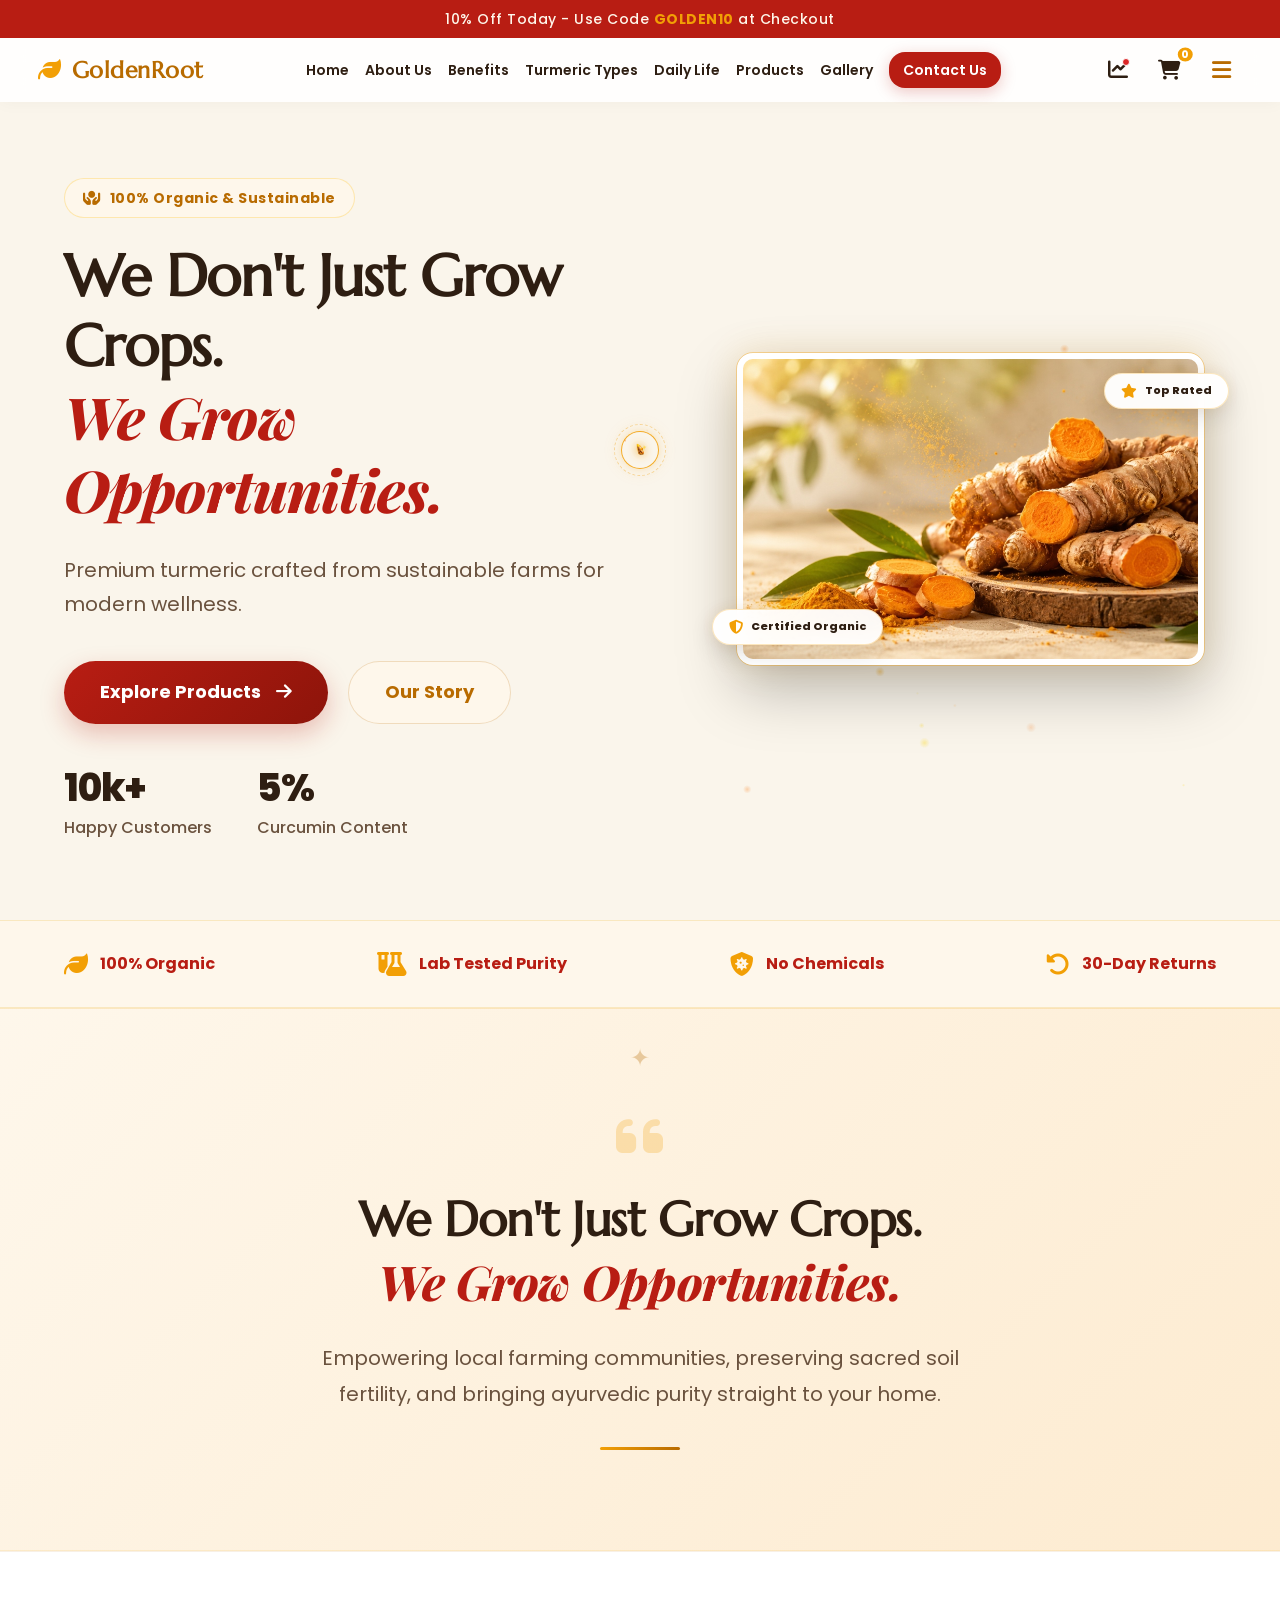
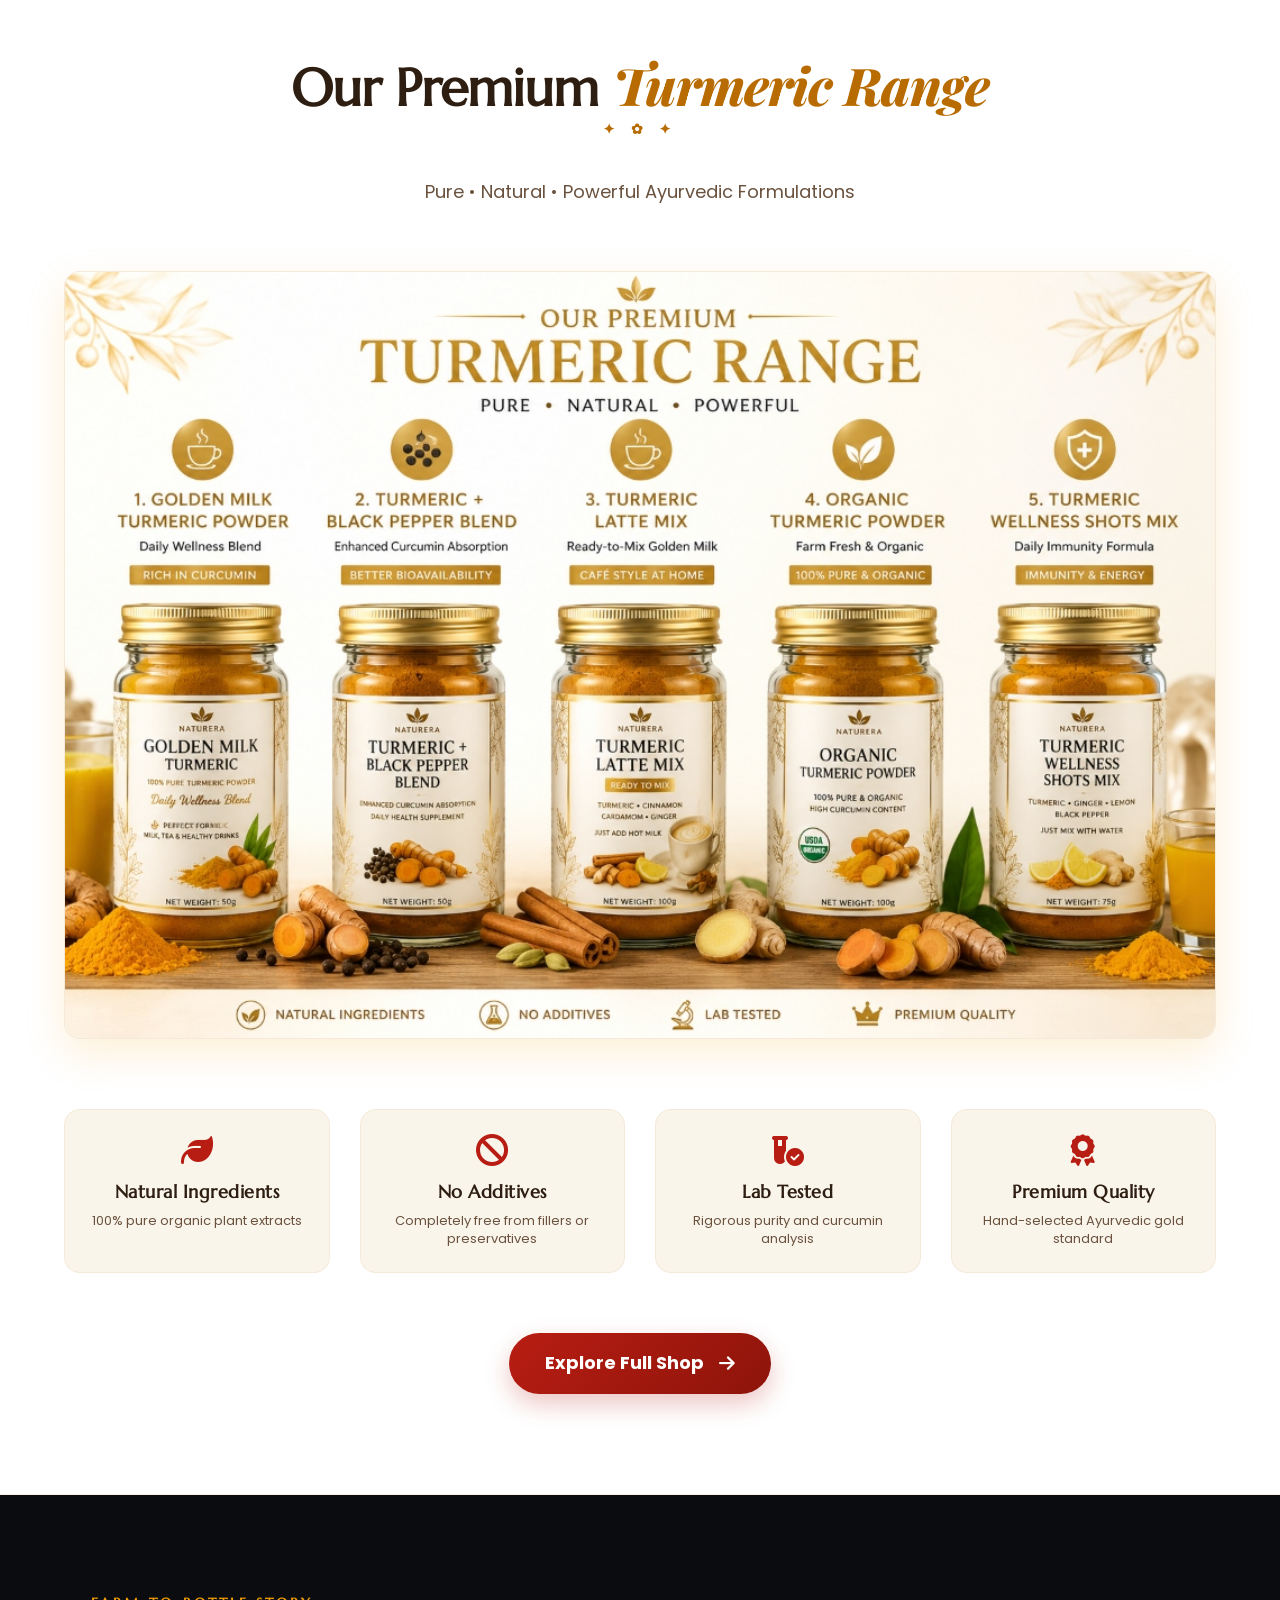
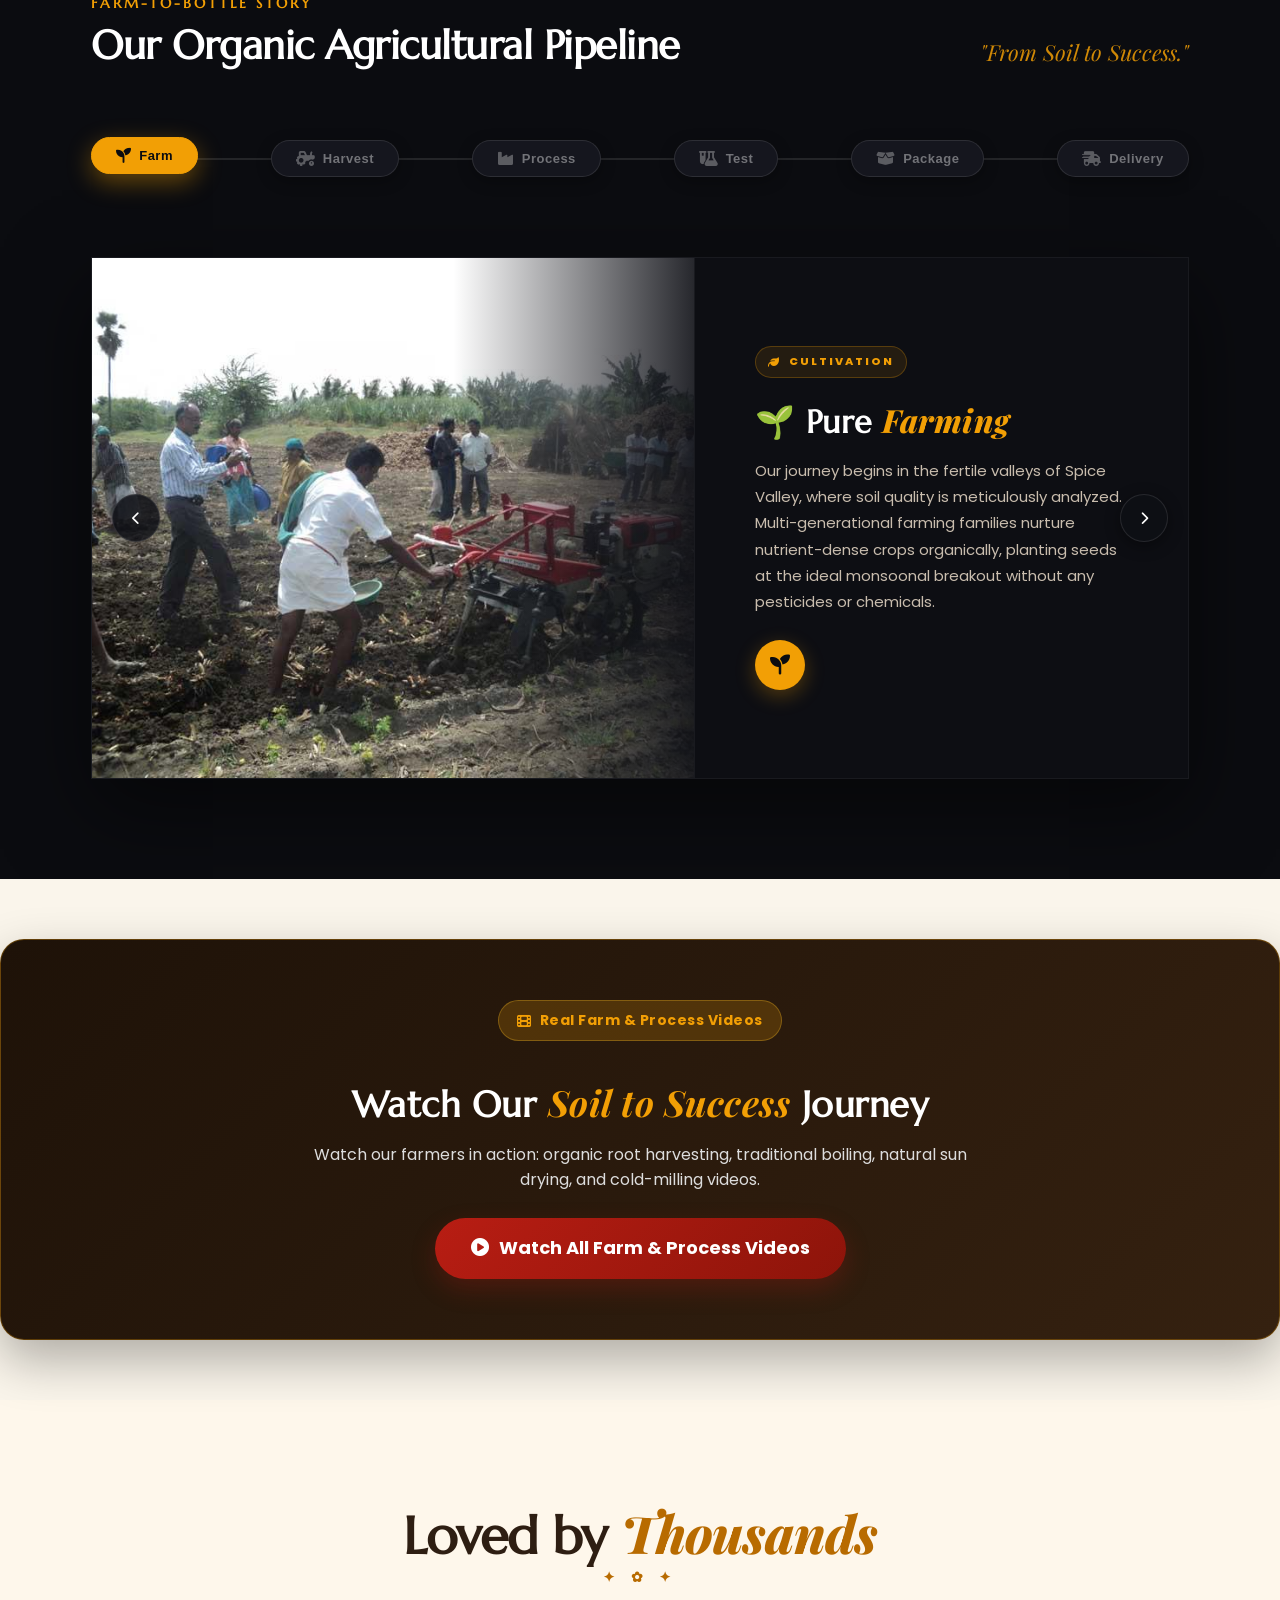
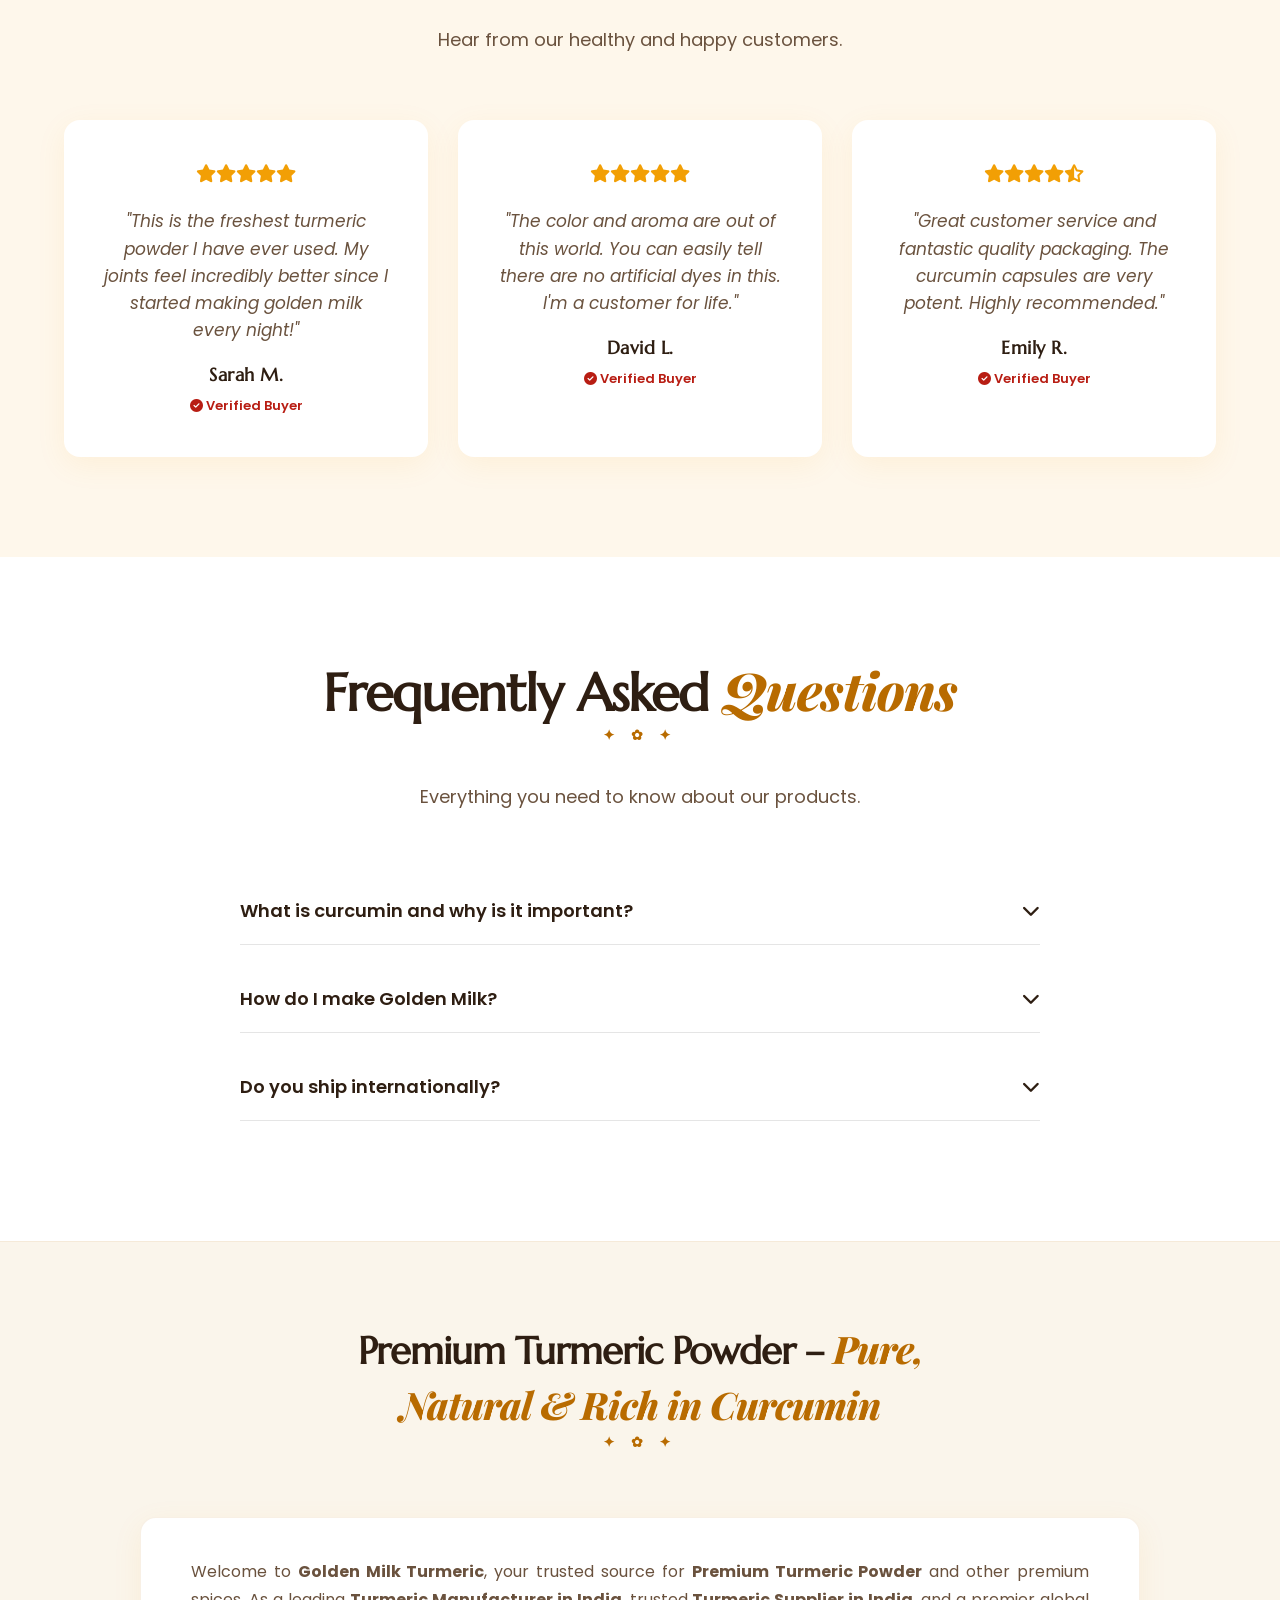
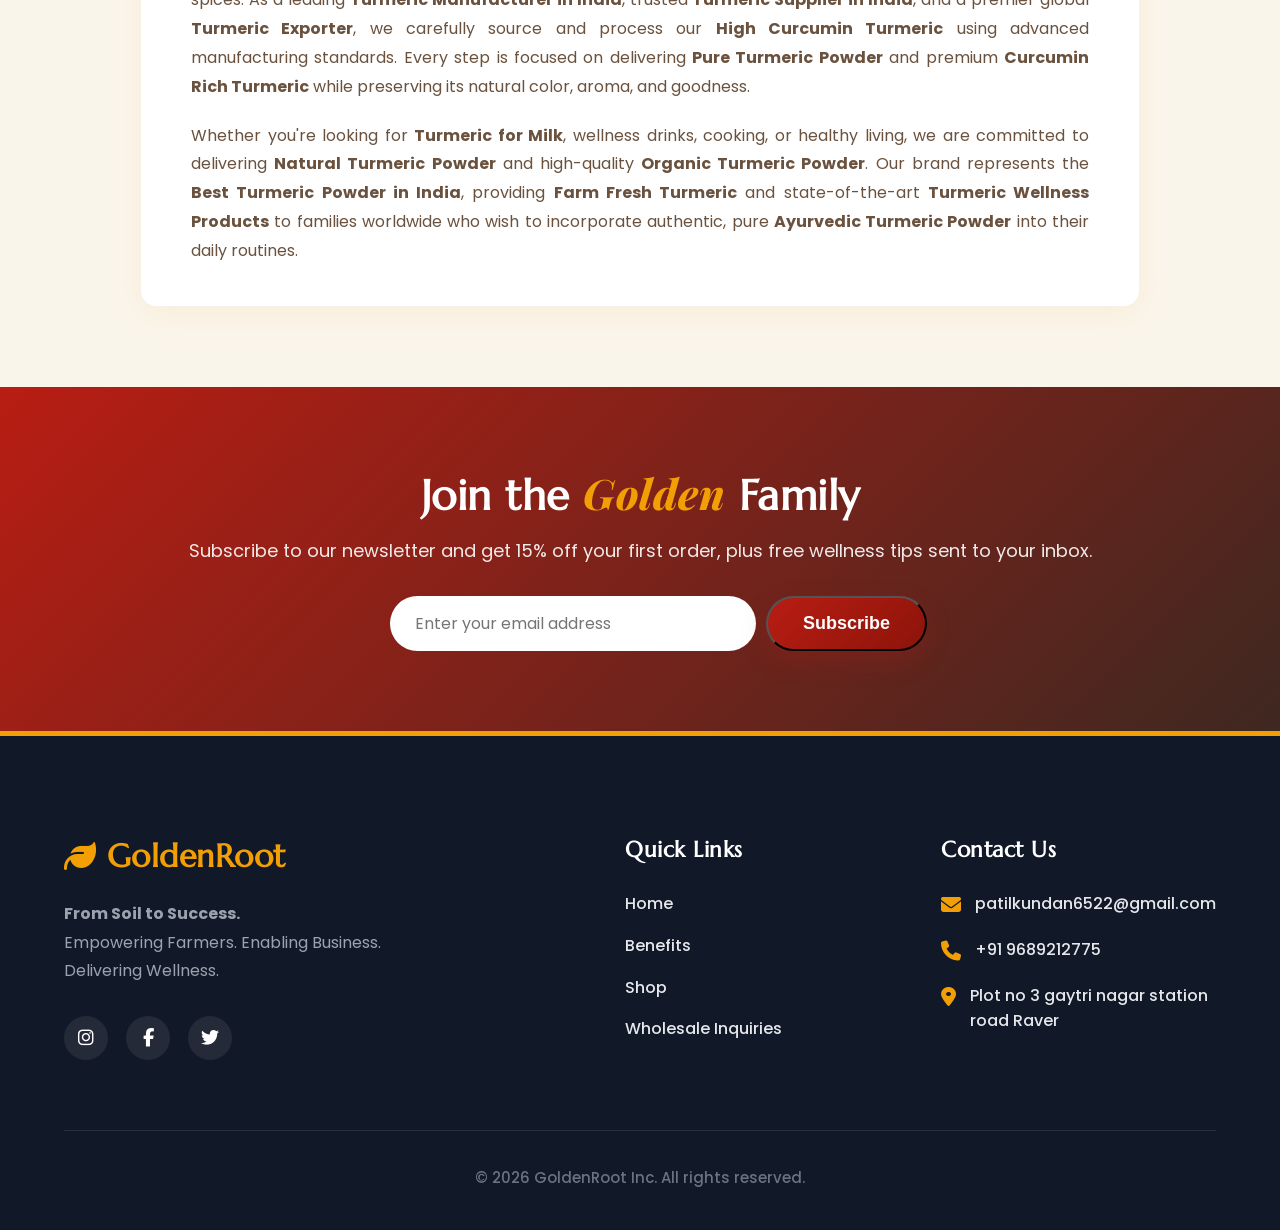
==== index.html @ b6d31bbc "first commit" ====
<!DOCTYPE html>
<html lang="en">

<head>
  <meta charset="UTF-8">
  <meta name="viewport" content="width=device-width, initial-scale=1.0">
  <title>Golden Root | Premium Organic Turmeric</title>
  <meta name="description"
    content="Discover GoldenRoot, the best organic turmeric powder in India. Curcumin-rich, farm-fresh turmeric wellness products, hygienically processed. Pure, natural Ayurvedic turmeric powder exporter, manufacturer, and supplier.">
  <meta name="keywords"
    content="Premium Turmeric Powder, Pure Turmeric Powder, Golden Milk Turmeric, Organic Turmeric Powder, High Curcumin Turmeric, Turmeric for Milk, Natural Turmeric Powder, Best Turmeric Powder in India, Turmeric Wellness Products, Ayurvedic Turmeric Powder, Farm Fresh Turmeric, Turmeric Manufacturer in India, Turmeric Supplier in India, Turmeric Exporter, Curcumin Rich Turmeric">
  <link rel="stylesheet" href="style.css?v=2">
  <link
    href="https://fonts.googleapis.com/css2?family=Poppins:wght@300;400;500;600;700;800&family=Playfair+Display:ital,wght@0,600;1,600&display=swap"
    rel="stylesheet">
  <link rel="stylesheet" href="https://cdnjs.cloudflare.com/ajax/libs/font-awesome/6.4.0/css/all.min.css">
</head>

<body>
  <!-- Top Announcement Bar -->
  <div class="top-announcement">
    <p>10% Off Today - Use Code <strong>GOLDEN10</strong> at Checkout</p>
  </div>

  <!-- Navigation -->
  <nav class="navbar">
    <div class="nav-container">
      <div class="logo">
        <i class="fa-solid fa-leaf"></i> GoldenRoot
      </div>
      <div class="nav-links-wrapper">
        <ul class="nav-links">
          <li><a href="index.html">Home</a></li>
          <li><a href="about.html">About Us</a></li>
          <li><a href="benefits.html">Benefits</a></li>
          <li><a href="types.html">Turmeric Types</a></li>
          <li><a href="dailylife.html">Daily Life</a></li>
          <li><a href="products.html">Products</a></li>
          <li><a href="gallery.html">Gallery</a></li>
          <li><a href="#contact" class="btn-nav">Contact Us</a></li>
        </ul>
      </div>
      <div class="nav-icons">
        <a href="types.html#live-market-section" class="market-nav-icon" title="Check Live Turmeric Market Rates">
          <i class="fa-solid fa-chart-line"></i>
          <span class="live-pulse-dot"></span>
        </a>
        <div class="cart-icon-wrapper" onclick="toggleCart()">
          <i class="fa-solid fa-cart-shopping"></i>
          <span class="cart-badge" id="nav-cart-badge">0</span>
        </div>
        <div class="hamburger">
          <i class="fa-solid fa-bars"></i>
        </div>
      </div>
    </div>
  </nav>

  <!-- Hero Section -->
  <header id="home" class="hero">
    <div class="hero-content">
      <div class="badge"><i class="fa-solid fa-hands-holding-circle"></i> 100% Organic & Sustainable</div>
      <h1>We Don't Just Grow Crops.<br><span>We Grow Opportunities.</span></h1>
      <p>Premium turmeric crafted from sustainable farms for modern wellness.</p>
      <div class="hero-btns">
        <a href="#products" class="btn btn-primary">Explore Products <i class="fa-solid fa-arrow-right"
            style="margin-left: 5px;"></i></a>
        <a href="about.html" class="btn btn-secondary">Our Story</a>
      </div>
      <div class="stats">
        <div class="stat"><span class="highlight">10k+</span> Happy Customers</div>
        <div class="stat"><span class="highlight">5%</span> Curcumin Content</div>
      </div>
    </div>
    <div class="hero-image">
      <!-- Ambient background particle canvas -->
      <canvas class="hero-bg-canvas" id="hero-particles"></canvas>
      <div class="image-wrapper">
        <img src="assets/hero_turmeric_realistic.jpg" alt="Premium GoldenRoot Turmeric Mockup">
        <div class="floating-badge top-right"><i class="fa-solid fa-star"></i> Top Rated</div>
        <div class="floating-badge bottom-left"><i class="fa-solid fa-shield-halved"></i> Certified Organic</div>
      </div>
    </div>
  </header>

  <!-- Trust Badges Section -->
  <section class="trust-badges">
    <div class="trust-container">
      <div class="trust-item"><i class="fa-solid fa-leaf"></i><span>100% Organic</span></div>
      <div class="trust-item"><i class="fa-solid fa-flask-vial"></i><span>Lab Tested Purity</span></div>
      <div class="trust-item"><i class="fa-solid fa-shield-virus"></i><span>No Chemicals</span></div>
      <div class="trust-item"><i class="fa-solid fa-rotate-left"></i><span>30-Day Returns</span></div>
    </div>
  </section>

  <!-- Slogan Banner Section -->
  <section class="slogan-banner">
    <div class="slogan-container">
      <i class="fa-solid fa-quote-left quote-icon"></i>
      <h2>We Don't Just Grow Crops.<br><span>We Grow Opportunities.</span></h2>
      <p>Empowering local farming communities, preserving sacred soil fertility, and bringing ayurvedic purity straight
        to your home.</p>
      <div class="slogan-line"></div>
    </div>
  </section>

  <!-- Premium Turmeric Range Showcase Section -->
  <section id="range-showcase" class="range-showcase">
    <div class="section-title">
      <h2>Our Premium <span>Turmeric Range</span></h2>
      <p>Pure • Natural • Powerful Ayurvedic Formulations</p>
    </div>
    <div class="range-container">
      <div class="range-infographic-wrapper">
        <img src="assets/turmeric_range_infographic.jpg"
          alt="Our Premium Turmeric Range - Golden Milk, Black Pepper Blend, Latte Mix, Organic Powder, Wellness Shots Mix">
      </div>
      <div class="range-benefits-strip">
        <div class="range-benefit-item">
          <i class="fa-solid fa-leaf"></i>
          <h4>Natural Ingredients</h4>
          <p>100% pure organic plant extracts</p>
        </div>
        <div class="range-benefit-item">
          <i class="fa-solid fa-ban"></i>
          <h4>No Additives</h4>
          <p>Completely free from fillers or preservatives</p>
        </div>
        <div class="range-benefit-item">
          <i class="fa-solid fa-vial-circle-check"></i>
          <h4>Lab Tested</h4>
          <p>Rigorous purity and curcumin analysis</p>
        </div>
        <div class="range-benefit-item">
          <i class="fa-solid fa-award"></i>
          <h4>Premium Quality</h4>
          <p>Hand-selected Ayurvedic gold standard</p>
        </div>
      </div>
      <div class="range-cta">
        <a href="products.html" class="btn btn-primary">Explore Full Shop <i class="fa-solid fa-arrow-right"
            style="margin-left: 5px;"></i></a>
      </div>
    </div>
  </section>

  <!-- Farm-to-Bottle Story Section (Compact Interactive Dashboard Slider) -->
  <section class="journey-compact-section" id="farm-to-bottle">
    <div class="journey-container">

      <!-- Section Header -->
      <div class="journey-header">
        <div class="journey-title-wrap">
          <h4>Farm-to-Bottle Story</h4>
          <h2>Our Organic Agricultural Pipeline</h2>
        </div>
        <div class="journey-motto">
          "From Soil to Success."
        </div>
      </div>

      <!-- Glowing Stepping Timeline Stepper (Top Navigation Bar) -->
      <div class="journey-stepper-container">
        <div class="journey-stepper-track">
          <div class="journey-stepper-progress" id="journey-stepper-progress"></div>
        </div>
        <div class="journey-stepper-nodes">
          <button class="stepper-node active" data-step="0"><i
              class="fa-solid fa-seedling"></i><span>Farm</span></button>
          <button class="stepper-node" data-step="1"><i class="fa-solid fa-tractor"></i><span>Harvest</span></button>
          <button class="stepper-node" data-step="2"><i class="fa-solid fa-industry"></i><span>Process</span></button>
          <button class="stepper-node" data-step="3"><i class="fa-solid fa-flask-vial"></i><span>Test</span></button>
          <button class="stepper-node" data-step="4"><i class="fa-solid fa-box-open"></i><span>Package</span></button>
          <button class="stepper-node" data-step="5"><i
              class="fa-solid fa-truck-fast"></i><span>Delivery</span></button>
        </div>
      </div>

      <!-- Main Slider Area -->
      <div class="journey-slider-viewport">
        <!-- Floating Navigation Chevrons -->
        <button class="journey-arrow-btn prev-btn" id="journey-prev" aria-label="Previous step">
          <i class="fa-solid fa-chevron-left"></i>
        </button>
        <button class="journey-arrow-btn next-btn" id="journey-next" aria-label="Next step">
          <i class="fa-solid fa-chevron-right"></i>
        </button>

        <!-- Slider Track for slides -->
        <div class="journey-slider-track" id="journey-slider-track">

          <!-- Slide 1: 🌱 Farm -->
          <div class="journey-slide active" data-slide="0">
            <div class="journey-media-panel">
              <div class="ken-burns-bg kb-zoom-in">
                <img src="assets/step1_land_prep.png"
                  alt="Fertile soils and land preparation at GoldenRoot organic farms">
              </div>
            </div>
            <div class="journey-text-panel">
              <div class="journey-info-card">
                <span class="stage-badge"><i class="fa-solid fa-leaf"></i> Cultivation</span>
                <h3>🌱 Pure <span>Farming</span></h3>
                <p>Our journey begins in the fertile valleys of Spice Valley, where soil quality is meticulously
                  analyzed. Multi-generational farming families nurture nutrient-dense crops organically, planting seeds
                  at the ideal monsoonal breakout without any pesticides or chemicals.</p>
                <div class="journey-icon-wrap"><i class="fa-solid fa-seedling"></i></div>
              </div>
            </div>
          </div>

          <!-- Slide 2: 🚜 Harvest -->
          <div class="journey-slide" data-slide="1">
            <div class="journey-media-panel">
              <div class="ken-burns-bg kb-pan-left">
                <img src="assets/step4_harvest_roots.jpg" alt="Harvesting mature curcumin-rich turmeric roots">
              </div>
            </div>
            <div class="journey-text-panel">
              <div class="journey-info-card">
                <span class="stage-badge"><i class="fa-solid fa-tractor"></i> Maturity</span>
                <h3>🚜 Meticulous <span>Harvest</span></h3>
                <p>After 7–9 months of organic care, the turmeric rhizomes reach peak curcumin concentration (5-6%+).
                  Roots are harvested carefully by hand to preserve the delicate essential oils and sorted instantly to
                  select only the gold-grade specimens.</p>
                <div class="journey-icon-wrap"><i class="fa-solid fa-hands-holding"></i></div>
              </div>
            </div>
          </div>

          <!-- Slide 3: 🏭 Processing -->
          <div class="journey-slide" data-slide="2">
            <div class="journey-media-panel">
              <div class="ken-burns-bg kb-pan-right">
                <img src="assets/step7_drying_slices.jpg" alt="Traditional boiling curing and sun drying slices">
              </div>
            </div>
            <div class="journey-text-panel">
              <div class="journey-info-card">
                <span class="stage-badge"><i class="fa-solid fa-industry"></i> Processing</span>
                <h3>🏭 Cold <span>Curing & Milling</span></h3>
                <p>Cleaned specimens are boiled in a hygienic, controlled environment to cure the color, then spread
                  across clean sun-drying yards. The fully dried turmeric fingers are polished and slow-milled under low
                  temperatures to preserve natural curcumin structure.</p>
                <div class="journey-icon-wrap"><i class="fa-solid fa-gears"></i></div>
              </div>
            </div>
          </div>

          <!-- Slide 4: 🔬 Testing -->
          <div class="journey-slide" data-slide="3">
            <div class="journey-media-panel">
              <div class="ken-burns-bg kb-zoom-in">
                <img src="assets/step10_test_petri.png" alt="Laboratory testing for curcumin percentage and purity">
              </div>
            </div>
            <div class="journey-text-panel">
              <div class="journey-info-card">
                <span class="stage-badge"><i class="fa-solid fa-flask-vial"></i> Quality Control</span>
                <h3>🔬 Rigorous <span>Lab Testing</span></h3>
                <p>Every single batch is analyzed inside state-of-the-art laboratories. Auditors run strict tests
                  checking for absolute purity, active essential oils, moisture control, and verifying high curcumin
                  composition (up to 6%), certifying no chemical additives.</p>
                <div class="journey-icon-wrap"><i class="fa-solid fa-vial-circle-check"></i></div>
              </div>
            </div>
          </div>

          <!-- Slide 5: 📦 Packaging -->
          <div class="journey-slide" data-slide="4">
            <div class="journey-media-panel">
              <div class="ken-burns-bg kb-zoom-out">
                <img src="assets/step11_packaging.png" alt="Kraft pouch standing packaging of organic turmeric powder">
              </div>
            </div>
            <div class="journey-text-panel">
              <div class="journey-info-card">
                <span class="stage-badge"><i class="fa-solid fa-box-open"></i> Hygiene</span>
                <h3>📦 Premium <span>Packaging</span></h3>
                <p>Once approved, the powder is packed in eco-friendly, food-grade Kraft stand-up pouches. The airtight
                  seal preserves color, freshness, and vital antioxidants, locking the active nutrients inside until it
                  reaches your kitchen.</p>
                <div class="journey-icon-wrap"><i class="fa-solid fa-box-archive"></i></div>
              </div>
            </div>
          </div>

          <!-- Slide 6: 🚚 Delivery -->
          <div class="journey-slide" data-slide="5">
            <div class="journey-media-panel">
              <div class="ken-burns-bg kb-pan-left">
                <img src="assets/premium_golden_milk.jpg"
                  alt="Global logistics shipping premium turmeric straight to homes">
              </div>
            </div>
            <div class="journey-text-panel">
              <div class="journey-info-card">
                <span class="stage-badge"><i class="fa-solid fa-truck-fast"></i> Logistics</span>
                <h3>🚚 Global <span>Wellness Delivery</span></h3>
                <p>From local farms to your home, our efficient distribution network ships fresh, curcumin-rich organic
                  turmeric straight to your doorstep globally. Pure Ayurvedic wellness is served directly to you, from
                  soil to success!</p>
                <div class="journey-icon-wrap"><i class="fa-solid fa-truck-ramp-box"></i></div>
              </div>
            </div>
          </div>

        </div>

      </div>

    </div>
  </section>

  <!-- Video Showcase Callout Section -->
  <section class="video-callout-banner">
    <div class="video-callout-container">
      <span class="badge" style="background: rgba(242, 159, 5, 0.2); color: var(--primary);"><i class="fa-solid fa-film"></i> Real Farm & Process Videos</span>
      <h2>Watch Our <span>Soil to Success</span> Journey</h2>
      <p>Watch our farmers in action: organic root harvesting, traditional boiling, natural sun drying, and cold-milling videos.</p>
      <a href="gallery.html" class="btn btn-primary"><i class="fa-solid fa-circle-play"></i> Watch All Farm & Process Videos</a>
    </div>
  </section>

  <!-- Testimonials Section -->
  <section id="testimonials" class="testimonials">
    <div class="section-title">
      <h2>Loved by <span>Thousands</span></h2>
      <p>Hear from our healthy and happy customers.</p>
    </div>
    <div class="testimonials-grid">
      <div class="testimonial-card">
        <div class="stars"><i class="fa-solid fa-star"></i><i class="fa-solid fa-star"></i><i
            class="fa-solid fa-star"></i><i class="fa-solid fa-star"></i><i class="fa-solid fa-star"></i></div>
        <p>"This is the freshest turmeric powder I have ever used. My joints feel incredibly better since I started
          making golden milk every night!"</p>
        <h4>Sarah M.</h4>
        <span class="verified"><i class="fa-solid fa-circle-check"></i> Verified Buyer</span>
      </div>
      <div class="testimonial-card">
        <div class="stars"><i class="fa-solid fa-star"></i><i class="fa-solid fa-star"></i><i
            class="fa-solid fa-star"></i><i class="fa-solid fa-star"></i><i class="fa-solid fa-star"></i></div>
        <p>"The color and aroma are out of this world. You can easily tell there are no artificial dyes in this. I'm a
          customer for life."</p>
        <h4>David L.</h4>
        <span class="verified"><i class="fa-solid fa-circle-check"></i> Verified Buyer</span>
      </div>
      <div class="testimonial-card">
        <div class="stars"><i class="fa-solid fa-star"></i><i class="fa-solid fa-star"></i><i
            class="fa-solid fa-star"></i><i class="fa-solid fa-star"></i><i class="fa-solid fa-star-half-stroke"></i>
        </div>
        <p>"Great customer service and fantastic quality packaging. The curcumin capsules are very potent. Highly
          recommended."</p>
        <h4>Emily R.</h4>
        <span class="verified"><i class="fa-solid fa-circle-check"></i> Verified Buyer</span>
      </div>
    </div>
  </section>

  <!-- FAQ Section -->
  <section id="faq" class="faq-section">
    <div class="section-title">
      <h2>Frequently Asked <span>Questions</span></h2>
      <p>Everything you need to know about our products.</p>
    </div>
    <div class="faq-container">
      <div class="faq-item">
        <button class="faq-question">What is curcumin and why is it important?<i
            class="fa-solid fa-chevron-down"></i></button>
        <div class="faq-answer">
          <p>Curcumin is the main active ingredient in turmeric. It has powerful anti-inflammatory effects and is a very
            strong antioxidant. Our turmeric is lab-tested to ensure a high curcumin content (5%+).</p>
        </div>
      </div>
      <div class="faq-item">
        <button class="faq-question">How do I make Golden Milk?<i class="fa-solid fa-chevron-down"></i></button>
        <div class="faq-answer">
          <p>Mix 1 tsp of our turmeric powder in a cup of warm milk (or almond/oat milk). Add a pinch of black pepper
            (enhances absorption by 2000%), and sweeten with honey to taste.</p>
        </div>
      </div>
      <div class="faq-item">
        <button class="faq-question">Do you ship internationally?<i class="fa-solid fa-chevron-down"></i></button>
        <div class="faq-answer">
          <p>Currently, we ship to the US and Canada. We are working on expanding our logistics to offer worldwide
            shipping very soon!</p>
        </div>
      </div>
    </div>
  </section>

  <!-- Homepage SEO Content Section -->
  <section class="seo-info-section">
    <div class="seo-container">
      <div class="section-title">
        <h2>Premium Turmeric Powder – <span>Pure, Natural & Rich in Curcumin</span></h2>
      </div>
      <div class="seo-content-block">
        <p>Welcome to <strong>Golden Milk Turmeric</strong>, your trusted source for <strong>Premium Turmeric
            Powder</strong> and other premium spices. As a leading <strong>Turmeric Manufacturer in India</strong>,
          trusted <strong>Turmeric Supplier in India</strong>, and a premier global <strong>Turmeric Exporter</strong>,
          we carefully source and process our <strong>High Curcumin Turmeric</strong> using advanced manufacturing
          standards. Every step is focused on delivering <strong>Pure Turmeric Powder</strong> and premium
          <strong>Curcumin Rich Turmeric</strong> while preserving its natural color, aroma, and goodness.
        </p>
        <p>Whether you're looking for <strong>Turmeric for Milk</strong>, wellness drinks, cooking, or healthy living,
          we are committed to delivering <strong>Natural Turmeric Powder</strong> and high-quality <strong>Organic
            Turmeric Powder</strong>. Our brand represents the <strong>Best Turmeric Powder in India</strong>, providing
          <strong>Farm Fresh Turmeric</strong> and state-of-the-art <strong>Turmeric Wellness Products</strong> to
          families worldwide who wish to incorporate authentic, pure <strong>Ayurvedic Turmeric Powder</strong> into
          their daily routines.
        </p>
      </div>
    </div>
  </section>

  <!-- Newsletter Section -->
  <section class="newsletter">
    <div class="newsletter-container">
      <div class="newsletter-content">
        <h2>Join the <span>Golden</span> Family</h2>
        <p>Subscribe to our newsletter and get 15% off your first order, plus free wellness tips sent to your inbox.</p>
        <form class="newsletter-form" onsubmit="event.preventDefault(); alert('Subscribed successfully!');">
          <input type="email" placeholder="Enter your email address" required>
          <button type="submit" class="btn btn-primary">Subscribe</button>
        </form>
      </div>
    </div>
  </section>

  <!-- Footer -->
  <footer id="contact">
    <div class="footer-content">
      <div class="footer-brand">
        <h3><i class="fa-solid fa-leaf"></i> GoldenRoot</h3>
        <p><strong>From Soil to Success.</strong><br>Empowering Farmers. Enabling Business. Delivering Wellness.</p>
        <div class="socials">
          <a href="#"><i class="fa-brands fa-instagram"></i></a>
          <a href="#"><i class="fa-brands fa-facebook-f"></i></a>
          <a href="#"><i class="fa-brands fa-twitter"></i></a>
        </div>
      </div>
      <div class="footer-links">
        <h4>Quick Links</h4>
        <ul>
          <li><a href="#home">Home</a></li>
          <li><a href="#benefits">Benefits</a></li>
          <li><a href="#products">Shop</a></li>
          <li><a href="#">Wholesale Inquiries</a></li>
        </ul>
      </div>
      <div class="footer-contact">
        <h4>Contact Us</h4>
        <p><i class="fa-solid fa-envelope"></i> patilkundan6522@gmail.com</p>
        <p><i class="fa-solid fa-phone"></i> +91 9689212775</p>
        <p><i class="fa-solid fa-location-dot"></i> Plot no 3 gaytri nagar station road Raver</p>
      </div>
    </div>
    <div class="footer-bottom">
      <p>&copy; 2026 GoldenRoot Inc. All rights reserved.</p>
    </div>
  </footer>

  <!-- Cart Sidebar -->
  <div class="cart-overlay" id="cart-overlay" onclick="toggleCart()"></div>
  <div class="cart-sidebar" id="cart-sidebar">
    <div class="cart-header">
      <h2>Your Cart</h2>
      <button class="close-cart" onclick="toggleCart()"><i class="fa-solid fa-xmark"></i></button>
    </div>
    <div class="cart-items" id="cart-items-container">
      <!-- Cart items injected via JS -->
    </div>
    <div class="cart-footer">
      <div class="cart-total">
        <span>Subtotal</span>
        <span id="cart-total-price">₹0.00</span>
      </div>
      <p class="taxes-notice">Taxes and shipping calculated at checkout</p>
      <button class="btn btn-primary checkout-btn" onclick="checkout()">Proceed to Checkout</button>
    </div>
  </div>

  <script>
    // Navigation Hamburger
    const hamburger = document.querySelector('.hamburger');
    const navLinks = document.querySelector('.nav-links');

    hamburger.addEventListener('click', () => {
      navLinks.classList.toggle('active');
      hamburger.classList.toggle('active');
    });

    document.querySelectorAll('.nav-links a').forEach(link => {
      link.addEventListener('click', () => {
        navLinks.classList.remove('active');
        hamburger.classList.remove('active');
      });
    });



    // FAQ Accordion
    const faqs = document.querySelectorAll('.faq-question');
    faqs.forEach(faq => {
      faq.addEventListener('click', () => {
        faq.classList.toggle('active');
        const answer = faq.nextElementSibling;
        if (faq.classList.contains('active')) {
          answer.style.maxHeight = answer.scrollHeight + 'px';
        } else {
          answer.style.maxHeight = '0';
        }
      });
    });

    // Cart Logic
    let cart = JSON.parse(localStorage.getItem('goldenRootCart')) || [];

    function saveCart() {
      localStorage.setItem('goldenRootCart', JSON.stringify(cart));
      renderCart();
    }

    function addToCart(id, name, price, img) {
      const existing = cart.find(item => item.id === id);
      if (existing) {
        existing.quantity += 1;
      } else {
        cart.push({ id, name, price, img, quantity: 1 });
      }
      saveCart();
      const overlay = document.querySelector('.cart-overlay');
      if (!overlay.classList.contains('active')) {
        toggleCart(); // Open cart to show user
      }
    }

    function removeFromCart(id) {
      cart = cart.filter(item => item.id !== id);
      saveCart();
    }

    function updateQuantity(id, delta) {
      const item = cart.find(item => item.id === id);
      if (item) {
        item.quantity += delta;
        if (item.quantity <= 0) removeFromCart(id);
        else saveCart();
      }
    }

    function renderCart() {
      const container = document.getElementById('cart-items-container');
      const badgeContainer = document.getElementById('nav-cart-badge');
      const totalPriceEl = document.getElementById('cart-total-price');

      let totalItems = 0;
      let totalPrice = 0;

      container.innerHTML = '';

      if (cart.length === 0) {
        container.innerHTML = '<p class="empty-cart"><i class="fa-solid fa-basket-shopping"></i><br>Your cart is empty.</p>';
      } else {
        cart.forEach(item => {
          totalItems += item.quantity;
          totalPrice += item.price * item.quantity;

          container.innerHTML += `
            <div class="cart-item">
              <img src="${item.img}" alt="${item.name}">
              <div class="cart-item-details">
                <h4>${item.name}</h4>
                <div class="cart-item-price">₹${item.price.toFixed(2)}</div>
                <div class="cart-item-quantity">
                  <button onclick="updateQuantity(${item.id}, -1)">-</button>
                  <span>${item.quantity}</span>
                  <button onclick="updateQuantity(${item.id}, 1)">+</button>
                </div>
              </div>
              <button class="remove-item" onclick="removeFromCart(${item.id})"><i class="fa-solid fa-trash"></i></button>
            </div>
          `;
        });
      }

      badgeContainer.textContent = totalItems;
      totalPriceEl.textContent = '₹' + totalPrice.toFixed(2);
    }

    function toggleCart() {
      document.getElementById('cart-sidebar').classList.toggle('active');
      document.getElementById('cart-overlay').classList.toggle('active');
    }

    function checkout() {
      if (cart.length === 0) return alert('Your cart is empty');
      alert('Proceeding to checkout with ' + cart.length + ' items!\nTotal: ₹' + document.getElementById('cart-total-price').innerText.replace('₹', ''));
    }

    // Initial render
    renderCart();

    // Change nav style on scroll
    window.addEventListener('scroll', () => {


      const nav = document.querySelector('.navbar');
      if (window.scrollY > 50) {
        nav.classList.add('scrolled');
      } else {
        nav.classList.remove('scrolled');
      }
    });
  </script>
  <script src="cursor.js"></script>
</body>

</html>
---- style.css ----
/* Import Fonts: Poppins for modern readable body, Marcellus for premium royal Indian culture headings */
@import url('https://fonts.googleapis.com/css2?family=Poppins:wght@300;400;500;600;700;800&family=Marcellus&family=Playfair+Display:ital,wght@0,600;1,600&display=swap');

:root {
  --primary: #F29F05;
  /* Deep Golden Haldi / Turmeric Saffron */
  --primary-dark: #B86B00;
  /* Earthy Saffron Mustard */
  --primary-light: #FEF7EB;
  /* Sandalwood Milk Cream background */
  --secondary: #B81D13;
  /* Kumkum Red / Vermilion Accent */
  --secondary-hover: #8D140A;
  /* Deep Terracotta Dark Red */
  --bg-color: #FAF5EB;
  /* Sandalwood Clay Clay beige background */
  --text-main: #2E1E12;
  /* Organic Charcoal Deep Brown */
  --text-light: #6A523E;
  /* Warm Saffron Soil Brown */
  --white: #ffffff;
  --radius: 16px;
  --shadow: 0 8px 30px rgba(242, 159, 5, 0.08);
  --shadow-hover: 0 15px 40px rgba(242, 159, 5, 0.16);
}

* {
  margin: 0;
  padding: 0;
  box-sizing: border-box;
}

img, video, iframe {
  max-width: 100%;
  height: auto;
}

html {
  scroll-behavior: smooth;
}

/* Custom Cursor Fallback (Standard CSS Cursors using our new Turmeric asset) */
html, body {
  cursor: url('assets/turmeric_cursor.png') 32 24, auto;
}
a, button, .btn, .btn-nav, .add-cart, .socials a, .logo, .hamburger, .faq-question, .cart-icon-wrapper, .close-cart, .remove-item, [role="button"] {
  cursor: url('assets/turmeric_cursor.png') 32 24, pointer;
}

/* Premium JavaScript-powered Custom Cursor Styles */
@media (min-width: 769px) {
  /* Hide the native cursor only on desktop devices where JS custom cursor is active */
  .js-cursor-active, 
  .js-cursor-active a, 
  .js-cursor-active button, 
  .js-cursor-active .btn, 
  .js-cursor-active .btn-nav, 
  .js-cursor-active .add-cart, 
  .js-cursor-active .socials a, 
  .js-cursor-active .logo, 
  .js-cursor-active .hamburger, 
  .js-cursor-active .faq-question, 
  .js-cursor-active .cart-icon-wrapper, 
  .js-cursor-active .close-cart, 
  .js-cursor-active .remove-item,
  .js-cursor-active [role="button"] {
    cursor: none !important;
  }

  .custom-cursor-container {
    position: fixed;
    top: 0;
    left: 0;
    width: 100vw;
    height: 100vh;
    pointer-events: none;
    z-index: 999999;
    overflow: hidden;
  }

  .custom-cursor-dot {
    position: absolute;
    width: 38px;
    height: 38px;
    border: 1.5px solid rgba(242, 159, 5, 0.85); /* Golden Circular Ring */
    background: rgba(254, 247, 235, 0.15); /* Golden cream translucent tint */
    border-radius: 50%;
    transform: translate(-50%, -50%); /* Centered on pointer coordinates */
    pointer-events: none;
    z-index: 100;
    display: flex;
    align-items: center;
    justify-content: center;
    transition: width 0.3s cubic-bezier(0.175, 0.885, 0.32, 1.275), 
                height 0.3s cubic-bezier(0.175, 0.885, 0.32, 1.275), 
                border-color 0.3s ease,
                background-color 0.3s ease,
                transform 0.1s ease-out;
    transform-origin: center;
    box-shadow: 0 0 10px rgba(242, 159, 5, 0.25);
  }

  .custom-cursor-dot img {
    width: 18px;
    height: 18px;
    object-fit: contain;
    filter: drop-shadow(0 0 5px rgba(242, 159, 5, 0.95)); /* Glowing Turmeric Root */
    transition: transform 0.4s ease;
    transform-origin: center;
  }

  .custom-cursor-ring {
    position: absolute;
    width: 52px;
    height: 52px;
    border: 1px dashed rgba(242, 159, 5, 0.35); /* Elegant dashed ring */
    background: transparent;
    border-radius: 50%;
    transform: translate(-50%, -50%);
    pointer-events: none;
    z-index: 99;
    transition: width 0.3s cubic-bezier(0.175, 0.885, 0.32, 1.275), 
                height 0.3s cubic-bezier(0.175, 0.885, 0.32, 1.275), 
                border-color 0.3s ease;
    transform-origin: center;
    box-shadow: 0 0 15px rgba(242, 159, 5, 0.05);
  }

  /* Hover States controlled by JS classes */
  .custom-cursor-container.hovered .custom-cursor-dot {
    width: 50px;
    height: 50px;
    border-color: rgba(184, 29, 19, 0.85); /* Kumkum Red accent border */
    background: rgba(184, 29, 19, 0.05); /* Saffron-vermilion light tint */
    box-shadow: 0 0 15px rgba(184, 29, 19, 0.3);
  }

  .custom-cursor-container.hovered .custom-cursor-dot img {
    transform: rotate(35deg) scale(1.2);
    filter: drop-shadow(0 0 8px rgba(242, 159, 5, 0.95));
  }

  .custom-cursor-container.hovered .custom-cursor-ring {
    width: 74px;
    height: 74px;
    border-color: rgba(242, 159, 5, 0.7); /* Deep saffron gold */
    border-style: solid; /* Solidify the dashed line on hover for structure */
    box-shadow: 0 0 20px rgba(242, 159, 5, 0.2);
  }

  .cursor-canvas {
    position: absolute;
    top: 0;
    left: 0;
    width: 100%;
    height: 100%;
    pointer-events: none;
    z-index: 98;
  }
}

body {
  font-family: 'Poppins', sans-serif;
  background-color: var(--bg-color);
  color: var(--text-main);
  line-height: 1.6;
  overflow-x: hidden;
}

/* Typography styles */
h1,
h2,
h3,
h4,
h5,
h6 {
  font-family: 'Marcellus', serif;
  line-height: 1.25;
  letter-spacing: 0.5px;
}

.highlight {
  color: var(--secondary);
}

h1 span,
h2 span {
  font-family: 'Playfair Display', serif;
  font-style: italic;
  color: var(--primary-dark);
}

/* Navigation */
.navbar {
  position: fixed;
  top: 0;
  transform: translateY(38px);
  width: 100%;
  background: rgba(255, 255, 255, 0.9);
  backdrop-filter: blur(12px);
  -webkit-backdrop-filter: blur(12px);
  z-index: 1000;
  box-shadow: 0 2px 15px rgba(0, 0, 0, 0.03);
  transition: all 0.3s ease;
}

.nav-container {
  max-width: 1300px;
  margin: 0 auto;
  padding: 14px 4%;
  display: flex;
  justify-content: space-between;
  align-items: center;
  gap: 15px;
}

.logo {
  font-size: 25px;
  font-weight: 800;
  color: var(--primary-dark);
  display: flex;
  align-items: center;
  gap: 10px;
  letter-spacing: 0.5px;
  font-family: 'Marcellus', serif;
  flex-shrink: 0;
  margin-right: 15px;
}

.logo i {
  color: var(--primary);
}

.nav-links {
  display: flex;
  list-style: none;
  align-items: center;
  gap: 22px;
}

.nav-links a {
  text-decoration: none;
  color: var(--text-main);
  font-weight: 600;
  font-size: 14.5px;
  transition: all 0.3s ease;
  position: relative;
  white-space: nowrap;
}

.nav-links a:hover {
  color: var(--primary-dark);
}

.nav-links a:not(.btn-nav)::after {
  content: '';
  position: absolute;
  bottom: -6px;
  left: 0;
  width: 0%;
  height: 2px;
  background-color: var(--primary-dark);
  transition: width 0.3s ease;
  border-radius: 2px;
}

.nav-links a:hover::after {
  width: 100%;
}

.btn-nav {
  background: var(--secondary);
  color: var(--white) !important;
  padding: 8px 18px;
  border-radius: var(--radius);
  font-weight: 700;
  font-size: 14px;
  box-shadow: 0 4px 15px rgba(184, 29, 19, 0.25);
  transition: all 0.3s ease;
  display: inline-flex;
  align-items: center;
  justify-content: center;
  white-space: nowrap;
}

.btn-nav:hover {
  background: var(--secondary-hover);
  transform: translateY(-2px);
  box-shadow: 0 6px 20px rgba(141, 20, 10, 0.35);
}

/* Custom visual scaling down between standard container and mobile trigger point */
@media (max-width: 1300px) and (min-width: 1151px) {
  .nav-container {
    padding: 12px 3%;
    gap: 10px;
  }
  .logo {
    font-size: 23px;
    margin-right: 5px;
  }
  .nav-links {
    gap: 16px;
  }
  .nav-links a {
    font-size: 14px;
  }
  .btn-nav {
    padding: 7px 14px;
    font-size: 13.5px;
  }
}

.hamburger {
  display: none;
  font-size: 28px;
  color: var(--primary-dark);
  cursor: pointer;
  transition: transform 0.3s ease;
}

.hamburger:hover {
  transform: scale(1.1);
}

/* Base Buttons */
.btn {
  display: inline-flex;
  align-items: center;
  gap: 10px;
  padding: 16px 36px;
  border-radius: 50px;
  font-size: 18px;
  font-weight: 700;
  text-decoration: none;
  transition: all 0.4s cubic-bezier(0.175, 0.885, 0.32, 1.275);
}

.btn-primary {
  background: linear-gradient(135deg, var(--secondary), var(--secondary-hover));
  color: var(--white);
  box-shadow: 0 10px 25px rgba(184, 29, 19, 0.25);
}

.btn-primary:hover {
  transform: translateY(-5px);
  box-shadow: 0 15px 35px rgba(184, 29, 19, 0.35);
}

.btn-secondary {
  background: var(--primary-light);
  color: var(--primary-dark);
  border: 1px solid rgba(184, 107, 0, 0.2);
}

.btn-secondary:hover {
  background: #FDEBD0;
  transform: translateY(-5px);
  box-shadow: 0 10px 20px rgba(253, 235, 208, 0.5);
  border-color: rgba(184, 107, 0, 0.4);
}

/* Hero Section */
.hero {
  min-height: calc(100vh - 38px);
  padding: 140px 5% 80px;
  max-width: 1400px;
  margin: 0 auto;
  display: grid;
  grid-template-columns: 1.1fr 0.9fr;
  gap: 60px;
  align-items: center;
  position: relative;
}

.badge {
  display: inline-flex;
  align-items: center;
  gap: 8px;
  background: var(--primary-light);
  color: var(--primary-dark);
  padding: 8px 18px;
  border-radius: 30px;
  font-weight: 700;
  font-size: 14px;
  margin-bottom: 24px;
  letter-spacing: 0.5px;
  border: 1px solid rgba(251, 191, 36, 0.3);
}

.hero-content h1 {
  font-size: 58px;
  font-weight: 800;
  margin-bottom: 24px;
  letter-spacing: -1px;
  line-height: 1.2;
}

.hero-content h1 span {
  font-family: 'Playfair Display', serif;
  font-style: italic;
  color: var(--secondary); /* Saffron-vermilion accent color */
}

.hero-content p {
  font-size: 20px;
  color: var(--text-light);
  margin-bottom: 40px;
  max-width: 580px;
  line-height: 1.7;
}

.hero-btns {
  display: flex;
  gap: 20px;
  margin-bottom: 45px;
}

.stats {
  display: flex;
  gap: 45px;
}

.stat {
  display: flex;
  flex-direction: column;
  font-size: 16px;
  color: var(--text-light);
  font-weight: 500;
}

.stat .highlight {
  font-size: 38px;
  font-weight: 800;
  color: var(--text-main);
  line-height: 1;
  margin-bottom: 8px;
  letter-spacing: -1px;
}

/* Hero Image & Ambient Particle System */
.hero-image {
  position: relative;
  display: flex;
  align-items: center;
  justify-content: center;
  width: 100%;
  height: 100%;
  min-height: 480px;
}

.hero-bg-canvas {
  position: absolute;
  top: 0;
  left: 0;
  width: 100%;
  height: 100%;
  pointer-events: none;
  z-index: 1;
}

.image-wrapper {
  position: relative;
  z-index: 2;
  width: 95%;
  max-width: 520px; /* Wider showcase footprint for landscape photography */
  display: flex;
  justify-content: center;
  align-items: center;
  animation: float-bottle 6s ease-in-out infinite; /* Move float animation to container so border floats too */
}

.image-wrapper img {
  width: 100%;
  height: 100%;
  aspect-ratio: 3 / 2; /* Beautiful high-end photographic layout ratio */
  object-fit: cover; /* Crop and fill raw whole roots photo perfectly */
  border-radius: 16px;
  border: 6px solid var(--white); /* Premium white gallery print frame */
  outline: 1px solid rgba(242, 159, 5, 0.35); /* Elegant gold thread outline */
  box-shadow: 0 25px 60px rgba(0, 0, 0, 0.25), 0 0 35px rgba(242, 159, 5, 0.15);
  transition: transform 0.6s cubic-bezier(0.16, 1, 0.3, 1);
}

.image-wrapper:hover img {
  transform: scale(1.04); /* Soft hover interior zoom scale */
}

.floating-badge {
  position: absolute;
  background: rgba(255, 255, 255, 0.96);
  backdrop-filter: blur(12px);
  -webkit-backdrop-filter: blur(12px);
  padding: 8px 16px; /* Compact padding */
  border-radius: 30px;
  font-weight: 800;
  font-size: 11px; /* Smaller, elegant, sophisticated text size */
  color: var(--text-main);
  display: flex;
  align-items: center;
  gap: 8px; /* Tighter gap */
  box-shadow: 0 8px 25px rgba(0, 0, 0, 0.12), 0 0 15px rgba(242, 159, 5, 0.1);
  animation: float 6s ease-in-out infinite;
  border: 1px solid rgba(242, 159, 5, 0.25); /* Sleek gold-tinged border line */
  z-index: 3;
}

.floating-badge i {
  color: var(--primary);
  font-size: 14px; /* Shrunk icon size */
}

.top-right {
  top: 20px;
  right: -25px;
}

.bottom-left {
  bottom: 20px;
  left: -25px;
  animation-delay: 3s;
}

@keyframes float-bottle {
  0% {
    transform: translateY(0px) rotate(0deg);
  }
  50% {
    transform: translateY(-15px) rotate(1.5deg);
  }
  100% {
    transform: translateY(0px) rotate(0deg);
  }
}

@keyframes float {
  0% {
    transform: translateY(0px);
  }

  50% {
    transform: translateY(-15px);
  }

  100% {
    transform: translateY(0px);
  }
}

/* Shared Section Config */
.section-title {
  text-align: center;
  margin-bottom: 65px;
  max-width: 700px;
  margin-inline: auto;
}

.section-title h2 {
  font-size: 52px;
  font-weight: 800;
  margin-bottom: 24px;
  letter-spacing: -1px;
  position: relative;
  display: inline-block;
  padding-bottom: 18px;
}

.section-title h2::after {
  content: '✦ ✿ ✦';
  position: absolute;
  bottom: 0;
  left: 50%;
  transform: translateX(-50%);
  font-size: 14px;
  color: var(--primary-dark);
  letter-spacing: 6px;
  font-family: Arial, sans-serif;
}

.section-title p {
  font-size: 18px;
  color: var(--text-light);
  margin-top: 15px;
}

.benefits {
  padding: 100px 5%;
  max-width: 1400px;
  margin: 0 auto;
}

.benefits-grid {
  display: grid;
  grid-template-columns: repeat(3, 1fr);
  gap: 40px;
}

.benefit-card {
  background: var(--white);
  padding: 45px 35px;
  border-radius: var(--radius);
  box-shadow: var(--shadow);
  text-align: center;
  transition: all 0.4s ease;
  border: 1px solid rgba(251, 191, 36, 0.05);
  position: relative;
  overflow: hidden;
}

.benefit-card::before {
  content: '';
  position: absolute;
  top: 0;
  left: 0;
  width: 100%;
  height: 4px;
  background: linear-gradient(90deg, var(--primary), var(--primary-dark));
  transform: scaleX(0);
  transition: transform 0.4s ease;
  transform-origin: left;
}

.benefit-card:hover::before {
  transform: scaleX(1);
}

.benefit-card:hover {
  transform: translateY(-12px);
  box-shadow: var(--shadow-hover);
  border-color: rgba(251, 191, 36, 0.3);
}

.icon-box {
  width: 85px;
  height: 85px;
  margin: 0 auto 30px;
  background: var(--primary-light);
  color: var(--primary-dark);
  font-size: 34px;
  display: flex;
  align-items: center;
  justify-content: center;
  border-radius: 50%;
  transition: all 0.4s cubic-bezier(0.175, 0.885, 0.32, 1.275);
}

.benefit-card:hover .icon-box {
  background: var(--primary);
  color: var(--white);
  transform: scale(1.15) rotate(10deg);
}

.benefit-card h3 {
  font-size: 26px;
  margin-bottom: 16px;
}

.benefit-card p {
  color: var(--text-light);
  font-size: 16px;
}

/* Products Section */
.products {
  padding: 90px 5% 120px;
  max-width: 1400px;
  margin: 0 auto;
}

.product-grid {
  display: grid;
  grid-template-columns: repeat(auto-fit, minmax(320px, 1fr));
  gap: 45px;
}

.product-card {
  background: var(--white);
  border-radius: var(--radius);
  overflow: hidden;
  box-shadow: var(--shadow);
  transition: all 0.4s ease;
  border: 1px solid rgba(0, 0, 0, 0.02);
  display: flex;
  flex-direction: column;
}

.product-card:hover {
  transform: translateY(-10px);
  box-shadow: var(--shadow-hover);
}

.product-img {
  width: 100%;
  height: 280px;
  position: relative;
  overflow: hidden;
}

.product-img img {
  width: 100%;
  height: 100%;
  object-fit: cover;
  transition: transform 0.6s ease;
}

.product-card:hover .product-img img {
  transform: scale(1.08);
}

.sale-badge {
  position: absolute;
  top: 18px;
  left: 18px;
  background: linear-gradient(135deg, #ef4444, #dc2626);
  color: white;
  padding: 8px 16px;
  border-radius: 30px;
  font-size: 12px;
  font-weight: 800;
  text-transform: uppercase;
  letter-spacing: 1.5px;
  box-shadow: 0 4px 10px rgba(239, 68, 68, 0.4);
}

.product-info {
  padding: 35px;
  flex-grow: 1;
  display: flex;
  flex-direction: column;
}

.product-info h3 {
  font-size: 24px;
  margin-bottom: 12px;
  color: var(--text-main);
  font-weight: 700;
}

.product-info p.desc {
  color: var(--text-light);
  font-size: 16px;
  margin-bottom: 30px;
  line-height: 1.5;
  flex-grow: 1;
}

.price-row {
  display: flex;
  justify-content: space-between;
  align-items: center;
  padding-top: 25px;
  border-top: 1px solid rgba(0, 0, 0, 0.06);
}

.price {
  font-size: 26px;
  font-weight: 800;
  color: var(--primary-dark);
  display: flex;
  align-items: baseline;
  gap: 4px;
}

.price .unit {
  font-size: 14px;
  font-weight: 600;
  color: var(--text-light);
}

.add-cart {
  background: var(--primary-light);
  color: var(--primary-dark);
  border: none;
  padding: 12px 24px;
  border-radius: 12px;
  font-family: inherit;
  font-size: 16px;
  font-weight: 700;
  cursor: pointer;
  transition: all 0.3s ease;
  display: inline-flex;
  align-items: center;
  gap: 8px;
}

.add-cart:hover {
  background: var(--primary);
  color: white;
  transform: translateY(-2px);
  box-shadow: 0 5px 15px rgba(217, 119, 6, 0.3);
}

/* Footer */
footer {
  background: #111827;
  color: var(--white);
  padding: 100px 5% 40px;
  border-top: 5px solid var(--primary);
}

.footer-content {
  max-width: 1300px;
  margin: 0 auto;
  display: grid;
  grid-template-columns: 2fr 1fr 1fr;
  gap: 70px;
  margin-bottom: 70px;
}

.footer-brand h3 {
  font-size: 32px;
  color: var(--primary);
  margin-bottom: 24px;
  display: flex;
  align-items: center;
  gap: 10px;
  font-weight: 800;
}

.footer-brand p {
  color: #9ca3af;
  margin-bottom: 30px;
  max-width: 380px;
  font-size: 16px;
  line-height: 1.8;
}

.socials a {
  display: inline-flex;
  align-items: center;
  justify-content: center;
  width: 44px;
  height: 44px;
  border-radius: 50%;
  background: rgba(255, 255, 255, 0.08);
  color: var(--white);
  font-size: 18px;
  margin-right: 14px;
  transition: all 0.3s ease;
  text-decoration: none;
}

.socials a:hover {
  background: var(--primary);
  transform: translateY(-4px);
  box-shadow: 0 10px 20px rgba(251, 191, 36, 0.3);
  color: #111827;
}

.footer-links h4,
.footer-contact h4 {
  font-size: 22px;
  margin-bottom: 28px;
  font-weight: 700;
  color: white;
}

.footer-links ul {
  list-style: none;
}

.footer-links ul li {
  margin-bottom: 16px;
}

.footer-links ul a {
  color: #e5e7eb;
  text-decoration: none;
  transition: color 0.3s ease;
  font-weight: 500;
}

.footer-links ul a:hover {
  color: var(--primary);
  padding-left: 5px;
}

.footer-contact p {
  color: #e5e7eb;
  margin-bottom: 20px;
  display: flex;
  align-items: flex-start;
  gap: 14px;
  font-weight: 500;
}

.footer-contact i {
  color: var(--primary);
  font-size: 20px;
  margin-top: 4px;
}

.footer-bottom {
  text-align: center;
  color: #6b7280;
  border-top: 1px solid rgba(255, 255, 255, 0.1);
  padding-top: 35px;
  font-size: 15px;
  font-weight: 500;
}

/* Importance Section */
.importance {
  padding: 80px 5%;
  max-width: 1400px;
  margin: 0 auto 60px;
  background-color: var(--white);
  border-radius: var(--radius);
  box-shadow: var(--shadow);
}

.importance-container {
  display: grid;
  grid-template-columns: 1fr 1.2fr;
  gap: 70px;
  align-items: center;
}

.importance-image {
  position: relative;
}

.importance-image img {
  width: 100%;
  border-radius: var(--radius);
  box-shadow: var(--shadow);
  object-fit: cover;
  aspect-ratio: 3/4;
}

.importance-image .overlay-img {
  position: absolute;
  bottom: -30px;
  right: -30px;
  width: 45%;
  aspect-ratio: 1/1;
  border: 10px solid var(--white);
  border-radius: 50%;
  transition: transform 0.5s ease;
}

.importance-image:hover .overlay-img {
  transform: scale(1.1) rotate(5deg);
}

.importance-content h2 {
  font-size: 46px;
  font-weight: 800;
  margin-bottom: 20px;
  line-height: 1.2;
}

.importance-content>p {
  font-size: 18px;
  color: var(--text-light);
  margin-bottom: 40px;
}

.importance-list {
  display: flex;
  flex-direction: column;
  gap: 30px;
}

.list-item {
  display: flex;
  gap: 20px;
  align-items: flex-start;
}

.list-item i {
  background: var(--primary-light);
  color: var(--primary-dark);
  padding: 18px;
  border-radius: 50%;
  font-size: 22px;
  box-shadow: 0 5px 15px rgba(251, 191, 36, 0.2);
  transition: all 0.3s ease;
}

.list-item:hover i {
  background: var(--primary);
  color: white;
  transform: translateY(-5px);
}

.list-item h4 {
  font-size: 20px;
  margin-bottom: 8px;
  color: var(--text-main);
  font-weight: 700;
}

.list-item p {
  color: var(--text-light);
  font-size: 15px;
  line-height: 1.6;
}

/* Gallery Section */
.gallery {
  padding: 60px 5% 100px;
  max-width: 1400px;
  margin: 0 auto;
}

.gallery-filter-container {
  display: flex;
  justify-content: center;
  align-items: center;
  gap: 15px;
  margin-bottom: 45px;
  flex-wrap: wrap;
}

.gallery-filter-btn {
  padding: 12px 28px;
  border-radius: 30px;
  border: 2px solid rgba(242, 159, 5, 0.25);
  background: var(--white);
  color: var(--text-main);
  font-family: 'Poppins', sans-serif;
  font-weight: 600;
  font-size: 15px;
  cursor: pointer;
  transition: all 0.3s cubic-bezier(0.4, 0, 0.2, 1);
  display: inline-flex;
  align-items: center;
  gap: 8px;
  box-shadow: var(--shadow);
}

.gallery-filter-btn i {
  color: var(--primary);
  font-size: 16px;
  transition: transform 0.3s ease;
}

.gallery-filter-btn:hover {
  border-color: var(--primary);
  transform: translateY(-2px);
  box-shadow: var(--shadow-hover);
}

.gallery-filter-btn.active {
  background: linear-gradient(135deg, var(--primary) 0%, var(--primary-dark) 100%);
  color: var(--white);
  border-color: transparent;
  box-shadow: 0 10px 25px rgba(242, 159, 5, 0.35);
}

.gallery-filter-btn.active i {
  color: var(--white);
}

.gallery-count-badge {
  background: rgba(242, 159, 5, 0.15);
  color: var(--primary-dark);
  padding: 2px 9px;
  border-radius: 12px;
  font-size: 12px;
  font-weight: 700;
}

.gallery-filter-btn.active .gallery-count-badge {
  background: rgba(255, 255, 255, 0.25);
  color: var(--white);
}

/* Sub-section headings */
.gallery-subsection-header {
  display: flex;
  align-items: center;
  justify-content: space-between;
  margin: 50px 0 25px;
  padding-bottom: 14px;
  border-bottom: 2px dashed rgba(242, 159, 5, 0.2);
}

.gallery-subsection-title {
  font-family: 'Marcellus', serif;
  font-size: 28px;
  color: var(--text-main);
  display: flex;
  align-items: center;
  gap: 12px;
}

.gallery-subsection-title i {
  color: var(--primary);
}

.gallery-subsection-subtitle {
  font-size: 14px;
  color: var(--text-light);
  font-weight: 500;
}

/* Video Grid Layout */
.video-gallery-grid {
  display: grid;
  grid-template-columns: repeat(auto-fill, minmax(350px, 1fr));
  gap: 30px;
  margin-bottom: 60px;
}

.video-card {
  background: var(--white);
  border-radius: var(--radius);
  overflow: hidden;
  box-shadow: var(--shadow);
  border: 1px solid rgba(242, 159, 5, 0.18);
  transition: all 0.4s cubic-bezier(0.165, 0.84, 0.44, 1);
  display: flex;
  flex-direction: column;
  position: relative;
}

.video-card:hover {
  transform: translateY(-8px);
  box-shadow: var(--shadow-hover);
  border-color: rgba(242, 159, 5, 0.45);
}

.video-wrapper {
  position: relative;
  width: 100%;
  padding-top: 56.25%; /* 16:9 Aspect Ratio */
  background: #0d0905;
  overflow: hidden;
}

.video-wrapper video {
  position: absolute;
  top: 0;
  left: 0;
  width: 100%;
  height: 100%;
  object-fit: cover;
  border: none;
  background: #000;
}

.video-badge {
  position: absolute;
  top: 15px;
  left: 15px;
  background: rgba(30, 20, 10, 0.85);
  backdrop-filter: blur(8px);
  color: var(--primary);
  border: 1px solid rgba(242, 159, 5, 0.4);
  padding: 6px 14px;
  border-radius: 20px;
  font-size: 12px;
  font-weight: 700;
  letter-spacing: 0.5px;
  text-transform: uppercase;
  z-index: 5;
  box-shadow: 0 4px 12px rgba(0, 0, 0, 0.3);
  display: flex;
  align-items: center;
  gap: 6px;
}

.video-card-body {
  padding: 22px;
  display: flex;
  flex-direction: column;
  flex-grow: 1;
}

.video-card-title {
  font-family: 'Poppins', sans-serif;
  font-weight: 700;
  font-size: 18px;
  color: var(--text-main);
  margin-bottom: 8px;
  line-height: 1.4;
}

.video-card-desc {
  font-size: 14px;
  color: var(--text-light);
  line-height: 1.6;
  margin-bottom: 15px;
  flex-grow: 1;
}

/* Video Callout Banner */
.video-callout-banner {
  padding: 60px 5%;
  background: linear-gradient(135deg, #1E1208 0%, #352110 100%);
  color: #fff;
  text-align: center;
  margin: 60px auto;
  border-radius: 24px;
  max-width: 1300px;
  border: 1px solid rgba(242, 159, 5, 0.3);
  box-shadow: 0 20px 50px rgba(0, 0, 0, 0.3);
  position: relative;
  overflow: hidden;
}

.video-callout-container h2 {
  font-family: 'Marcellus', serif;
  font-size: 36px;
  margin: 15px 0;
  color: #FFF;
}

.video-callout-container h2 span {
  color: var(--primary);
}

.video-callout-container p {
  color: #DDD;
  max-width: 700px;
  margin: 0 auto 25px;
  font-size: 16px;
}

.btn-open-lightbox {
  background: var(--primary-light);
  color: var(--primary-dark);
  border: 1px solid rgba(242, 159, 5, 0.3);
  padding: 7px 16px;
  border-radius: 20px;
  font-size: 13px;
  font-weight: 600;
  cursor: pointer;
  transition: all 0.3s ease;
  display: inline-flex;
  align-items: center;
  gap: 6px;
}

.btn-open-lightbox:hover {
  background: var(--primary);
  color: var(--white);
  border-color: var(--primary);
  box-shadow: 0 4px 12px rgba(242, 159, 5, 0.25);
}

/* Lightbox Modal */
.gallery-lightbox-modal {
  position: fixed;
  top: 0;
  left: 0;
  width: 100vw;
  height: 100vh;
  background: rgba(15, 10, 5, 0.94);
  backdrop-filter: blur(12px);
  z-index: 99999;
  display: flex;
  align-items: center;
  justify-content: center;
  opacity: 0;
  pointer-events: none;
  transition: opacity 0.3s ease;
  padding: 20px;
}

.gallery-lightbox-modal.active {
  opacity: 1;
  pointer-events: auto;
}

.lightbox-content-container {
  position: relative;
  max-width: 960px;
  width: 100%;
  background: #1A120B;
  border-radius: 20px;
  overflow: hidden;
  box-shadow: 0 25px 60px rgba(0, 0, 0, 0.7);
  border: 1px solid rgba(242, 159, 5, 0.4);
}

.lightbox-media-wrapper {
  position: relative;
  width: 100%;
  max-height: 70vh;
  background: #000;
  display: flex;
  align-items: center;
  justify-content: center;
}

.lightbox-media-wrapper video,
.lightbox-media-wrapper img {
  max-width: 100%;
  max-height: 70vh;
  width: auto;
  height: auto;
  object-fit: contain;
}

.lightbox-caption-bar {
  padding: 20px 25px;
  background: #120B06;
  color: #fff;
  display: flex;
  align-items: center;
  justify-content: space-between;
}

.lightbox-caption-text h4 {
  font-family: 'Marcellus', serif;
  font-size: 22px;
  color: var(--primary);
  margin-bottom: 4px;
}

.lightbox-caption-text p {
  font-size: 14px;
  color: #CCC;
}

.lightbox-close-btn {
  position: absolute;
  top: 15px;
  right: 15px;
  width: 44px;
  height: 44px;
  border-radius: 50%;
  background: rgba(255, 255, 255, 0.2);
  color: #fff;
  border: none;
  font-size: 20px;
  cursor: pointer;
  display: flex;
  align-items: center;
  justify-content: center;
  transition: all 0.3s ease;
  z-index: 10;
}

.lightbox-close-btn:hover {
  background: var(--secondary);
  transform: rotate(90deg);
}

/* Photo Gallery Item Enhancements */
.gallery-grid {
  display: grid;
  grid-template-columns: repeat(3, 1fr);
  gap: 25px;
}

.gallery-item-card {
  position: relative;
  border-radius: var(--radius);
  overflow: hidden;
  box-shadow: var(--shadow);
  border: 1px solid rgba(242, 159, 5, 0.15);
  height: 280px;
  cursor: pointer;
  transition: all 0.4s cubic-bezier(0.165, 0.84, 0.44, 1);
}

.gallery-item-card img {
  width: 100%;
  height: 100%;
  object-fit: cover;
  transition: transform 0.6s cubic-bezier(0.165, 0.84, 0.44, 1);
}

.gallery-item-card:hover {
  transform: translateY(-5px);
  box-shadow: var(--shadow-hover);
  border-color: rgba(242, 159, 5, 0.4);
}

.gallery-item-card:hover img {
  transform: scale(1.08);
}

.gallery-item-overlay {
  position: absolute;
  inset: 0;
  background: linear-gradient(to top, rgba(30, 18, 8, 0.88) 0%, rgba(30, 18, 8, 0.15) 60%);
  opacity: 0;
  transition: opacity 0.35s ease;
  display: flex;
  flex-direction: column;
  justify-content: flex-end;
  padding: 20px;
  color: #fff;
}

.gallery-item-card:hover .gallery-item-overlay {
  opacity: 1;
}

.gallery-item-overlay h4 {
  font-family: 'Poppins', sans-serif;
  font-size: 17px;
  font-weight: 700;
  margin-bottom: 4px;
  color: #FFF;
}

.gallery-item-overlay span {
  font-size: 13px;
  color: var(--primary);
  display: flex;
  align-items: center;
  gap: 6px;
  font-weight: 500;
}

/* Responsive break points */
@media (max-width: 1200px) {
  .hero {
    gap: 40px;
  }

  .hero-content h1 {
    font-size: 56px;
  }

  .floating-badge.top-right {
    right: -10px;
  }

  .floating-badge.bottom-left {
    left: -10px;
  }

  .importance-container {
    gap: 40px;
  }
}

@media (max-width: 992px) {
  .hero {
    grid-template-columns: 1fr;
    padding-top: 140px;
    text-align: center;
    border-bottom: 1px solid rgba(0, 0, 0, 0.05);
    padding-bottom: 60px;
  }

  .hero-content p {
    margin: 0 auto 40px;
  }

  .hero-btns,
  .stats {
    justify-content: center;
  }

  .floating-badge {
    display: none;
  }

  .benefits-grid {
    grid-template-columns: 1fr;
  }

  .footer-content {
    grid-template-columns: 1fr 1fr;
  }

  .image-wrapper img {
    aspect-ratio: 16/9;
    max-height: 500px;
  }

  .importance-container {
    grid-template-columns: 1fr;
  }

  .importance-content {
    text-align: center;
    margin-top: 40px;
  }

  .list-item {
    text-align: left;
  }

  .importance-image .overlay-img {
    right: auto;
    left: 50%;
    transform: translateX(-50%);
    bottom: -40px;
  }

  .importance-image:hover .overlay-img {
    transform: translateX(-50%) scale(1.1);
  }

  .gallery-grid {
    grid-template-columns: repeat(2, 1fr);
  }

  .video-gallery-grid {
    grid-template-columns: repeat(auto-fill, minmax(280px, 1fr));
  }
}

@media (max-width: 600px) {
  .gallery-grid {
    grid-template-columns: 1fr;
  }

  .video-gallery-grid {
    grid-template-columns: 1fr;
  }

  .gallery-filter-container {
    flex-direction: column;
    width: 100%;
  }

  .gallery-filter-btn {
    width: 100%;
    justify-content: center;
  }

  .gallery-subsection-header {
    flex-direction: column;
    align-items: flex-start;
    gap: 6px;
  }
}

@media (max-width: 1150px) {
  .nav-links {
    display: flex;
    flex-direction: column;
    align-items: center;
    text-align: center;
    position: absolute;
    top: 100%;
    right: 0;
    width: 100%;
    max-height: calc(100vh - 70px);
    overflow-y: auto;
    -webkit-overflow-scrolling: touch;
    background: rgba(255, 255, 255, 0.98);
    backdrop-filter: blur(12px);
    -webkit-backdrop-filter: blur(12px);
    padding: 35px 20px;
    gap: 20px;
    box-shadow: 0 15px 30px rgba(0, 0, 0, 0.08);
    transition: all 0.4s cubic-bezier(0.175, 0.885, 0.32, 1.275);
    clip-path: circle(0% at 100% 0);
    opacity: 0;
    pointer-events: none;
  }

  .nav-links.active {
    clip-path: circle(150% at 100% 0);
    opacity: 1;
    pointer-events: all;
  }

  .nav-links a {
    font-size: 18px;
    padding: 5px 0;
    width: 100%;
    display: block;
  }

  .nav-links .btn-nav {
    margin-top: 8px;
    padding: 10px 30px;
    width: auto;
    display: inline-flex;
    transform: none !important;
  }

  .hamburger {
    display: inline-flex;
  }
}

@media (max-width: 768px) {

  .hero-content h1 {
    font-size: 42px;
  }

  .section-title h2 {
    font-size: 38px;
  }

  .importance-content h2 {
    font-size: 36px;
  }

  .footer-content {
    grid-template-columns: 1fr;
    gap: 50px;
  }

  .stats {
    flex-direction: column;
    gap: 20px;
    align-items: center;
  }

  .gallery-grid {
    grid-template-columns: 1fr;
  }

  .gallery-grid img:nth-child(1) {
    grid-column: span 1;
    height: 250px;
  }
}

/* --- NEW STYLES FOR D2C UPGRADE --- */

/* Top Announcement */
.top-announcement {
  background: var(--secondary);
  color: var(--primary-light);
  text-align: center;
  height: 38px;
  line-height: 38px;
  font-size: 14px;
  font-weight: 500;
  letter-spacing: 0.5px;
  position: relative;
  z-index: 1001;
  overflow: hidden;
  white-space: nowrap;
  text-overflow: ellipsis;
}

.top-announcement strong {
  color: var(--primary);
}

.navbar.scrolled {
  top: 0;
  transform: translateY(0);
}

/* Nav Icons */
.nav-icons {
  display: flex;
  align-items: center;
  gap: 12px;
  flex-shrink: 0;
}

.market-nav-icon,
.cart-icon-wrapper,
.hamburger {
  position: relative;
  display: inline-flex;
  align-items: center;
  justify-content: center;
  width: 40px;
  height: 40px;
  border-radius: 50%;
  color: var(--text-main);
  background: transparent;
  transition: all 0.3s cubic-bezier(0.4, 0, 0.2, 1);
  cursor: pointer;
  text-decoration: none;
}

.market-nav-icon {
  font-size: 20px;
}

.cart-icon-wrapper {
  font-size: 20px;
}

.hamburger {
  font-size: 22px;
  color: var(--primary-dark);
}

.market-nav-icon:hover,
.cart-icon-wrapper:hover,
.hamburger:hover {
  background: rgba(242, 159, 5, 0.08); /* Soft turmeric golden halo */
  color: var(--primary-dark);
  transform: translateY(-2px);
}

.cart-badge {
  position: absolute;
  top: 0;
  right: 0;
  background: var(--primary);
  color: var(--white);
  font-size: 10px;
  font-weight: 800;
  height: 18px;
  min-width: 18px;
  border-radius: 50%;
  display: flex;
  align-items: center;
  justify-content: center;
  padding: 0 4px;
  border: 2px solid var(--white);
  transform: translate(25%, -25%);
  pointer-events: none;
}

/* Trust Badges */
.trust-badges {
  background: var(--primary-light);
  padding: 30px 5%;
  border-top: 1px solid rgba(230, 168, 23, 0.2);
  border-bottom: 1px solid rgba(230, 168, 23, 0.2);
}

.trust-container {
  max-width: 1200px;
  margin: 0 auto;
  display: flex;
  justify-content: space-between;
  align-items: center;
  flex-wrap: wrap;
  gap: 20px;
}

.trust-item {
  display: flex;
  align-items: center;
  gap: 12px;
  font-weight: 700;
  color: var(--secondary);
  font-size: 16px;
}

.trust-item i {
  font-size: 24px;
  color: var(--primary);
}

/* Product Meta Updates */
.product-meta {
  display: flex;
  justify-content: space-between;
  align-items: center;
  margin-bottom: 15px;
  font-size: 14px;
  font-weight: 600;
}

.rating i {
  color: var(--primary);
  margin-right: 4px;
}

.urgency {
  color: #dc2626;
  display: flex;
  align-items: center;
  gap: 4px;
}

/* --- ABOUT US SECTION (JOURNEY & PLANTS) --- */
.about-us-section {
  padding: 100px 5%;
  background: var(--white);
  border-bottom: 1px solid rgba(0, 0, 0, 0.05);
}

.about-us-container {
  max-width: 1300px;
  margin: 0 auto;
}

/* Tabs styles */
.about-tabs {
  display: flex;
  justify-content: center;
  gap: 20px;
  margin-bottom: 50px;
  flex-wrap: wrap;
}

.about-tab-btn {
  background: var(--bg-color);
  color: var(--text-light);
  border: 1px solid rgba(230, 168, 23, 0.15);
  padding: 14px 28px;
  border-radius: var(--radius);
  font-family: inherit;
  font-size: 16px;
  font-weight: 700;
  cursor: pointer;
  transition: all 0.3s cubic-bezier(0.175, 0.885, 0.32, 1.275);
  display: inline-flex;
  align-items: center;
  gap: 10px;
}

.about-tab-btn:hover {
  background: var(--primary-light);
  color: var(--primary-dark);
  border-color: var(--primary);
  transform: translateY(-2px);
}

.about-tab-btn.active {
  background: var(--primary);
  color: var(--white);
  border-color: var(--primary);
  box-shadow: 0 8px 20px rgba(230, 168, 23, 0.3);
}

/* Tab contents */
.about-tab-content-wrapper {
  position: relative;
  background: var(--bg-color);
  border-radius: var(--radius);
  padding: 50px;
  box-shadow: var(--shadow);
  border: 1px solid rgba(230, 168, 23, 0.08);
}

/* Process Grid Styles */
.about-process-intro {
  text-align: center;
  max-width: 800px;
  margin: 0 auto 40px;
}

.about-process-intro h3 {
  font-size: 32px;
  color: var(--text-main);
  margin-bottom: 15px;
  font-weight: 800;
}

.about-process-intro p {
  font-size: 17px;
  color: var(--text-light);
  line-height: 1.6;
}

.process-grid {
  display: grid;
  grid-template-columns: repeat(3, 1fr);
  gap: 30px;
  margin-top: 20px;
}

.process-card {
  background: var(--white);
  padding: 35px 25px;
  border-radius: var(--radius);
  box-shadow: 0 4px 20px rgba(0, 0, 0, 0.02);
  border: 1px solid rgba(230, 168, 23, 0.05);
  position: relative;
  transition: all 0.3s ease;
  overflow: hidden;
  text-align: center;
}

.process-card::before {
  content: '';
  position: absolute;
  top: 0;
  left: 0;
  width: 100%;
  height: 4px;
  background: var(--primary);
  transform: scaleX(0);
  transition: transform 0.3s ease;
  transform-origin: left;
}

.process-card:hover::before {
  transform: scaleX(1);
}

.process-card:hover {
  transform: translateY(-8px);
  box-shadow: var(--shadow-hover);
  border-color: rgba(230, 168, 23, 0.2);
}

.step-num {
  position: absolute;
  top: 15px;
  right: 20px;
  font-size: 36px;
  font-weight: 800;
  color: rgba(230, 168, 23, 0.12);
  line-height: 1;
}

.process-icon {
  width: 65px;
  height: 65px;
  margin: 0 auto 20px;
  background: var(--primary-light);
  color: var(--primary-dark);
  border-radius: 50%;
  display: flex;
  align-items: center;
  justify-content: center;
  font-size: 24px;
  transition: all 0.3s ease;
}

.process-card:hover .process-icon {
  background: var(--primary);
  color: var(--white);
  transform: scale(1.1);
}

.process-card h4 {
  font-size: 18px;
  font-weight: 700;
  color: var(--text-main);
  margin-bottom: 12px;
}

.process-card p {
  font-size: 14.5px;
  color: var(--text-light);
  line-height: 1.6;
  margin-bottom: 0;
}

/* Mobile adjustments for process grid */
@media (max-width: 992px) {
  .process-grid {
    grid-template-columns: repeat(2, 1fr);
  }
}

@media (max-width: 600px) {
  .process-grid {
    grid-template-columns: 1fr;
  }
}

/* 12-Step Sequential Process Grid Styles */
.process-sequence-grid {
  display: grid;
  grid-template-columns: repeat(3, 1fr);
  gap: 40px 30px;
  margin-top: 35px;
}

.sequence-card {
  background: var(--white);
  border-radius: var(--radius);
  overflow: hidden;
  box-shadow: var(--shadow);
  border: 1px solid rgba(230, 168, 23, 0.05);
  transition: all 0.4s ease;
  display: flex;
  flex-direction: column;
}

.sequence-card:hover {
  transform: translateY(-8px);
  box-shadow: var(--shadow-hover);
  border-color: rgba(230, 168, 23, 0.2);
}

.sequence-img-wrapper {
  position: relative;
  height: 200px;
  width: 100%;
  overflow: hidden;
}

.sequence-img-wrapper img {
  width: 100%;
  height: 100%;
  object-fit: cover;
  transition: transform 0.5s ease;
}

.sequence-card:hover .sequence-img-wrapper img {
  transform: scale(1.08);
}

/* Horizontal Scroll Gallery for Step Cards */
.sequence-img-gallery {
  position: relative;
  height: 200px;
  width: 100%;
  overflow: hidden;
  background: #eae6db;
}

.gallery-scroll-container {
  display: flex;
  height: 100%;
  width: 100%;
  overflow-x: auto;
  scroll-snap-type: x mandatory;
  scroll-behavior: smooth;
}

.gallery-scroll-container::-webkit-scrollbar {
  height: 6px;
}

.gallery-scroll-container::-webkit-scrollbar-track {
  background: rgba(0, 0, 0, 0.05);
}

.gallery-scroll-container::-webkit-scrollbar-thumb {
  background: var(--primary);
  border-radius: 10px;
}

.gallery-scroll-container img {
  height: 100%;
  min-width: 85%;
  /* Hint that there is more content to scroll! */
  flex-shrink: 0;
  /* Prevent flex container from shrinking the images, forcing horizontal overflow and scroll */
  object-fit: cover;
  scroll-snap-align: start;
  border-right: 2.5px solid var(--white);
  transition: transform 0.5s ease;
}

.sequence-card:hover .gallery-scroll-container img {
  transform: scale(1.04);
}

.gallery-scroll-hint {
  position: absolute;
  bottom: 12px;
  right: 15px;
  background: rgba(45, 35, 21, 0.85);
  backdrop-filter: blur(4px);
  color: var(--white);
  padding: 4px 10px;
  border-radius: 20px;
  font-size: 10px;
  font-weight: 700;
  display: flex;
  align-items: center;
  gap: 5px;
  pointer-events: none;
  box-shadow: 0 2px 8px rgba(0, 0, 0, 0.15);
  animation: fadeInOut 2.5s infinite;
}

@keyframes fadeInOut {

  0%,
  100% {
    opacity: 0.6;
  }

  50% {
    opacity: 1;
  }
}

.step-badge {
  position: absolute;
  top: 15px;
  left: 15px;
  background: var(--primary);
  color: var(--white);
  padding: 6px 14px;
  border-radius: 30px;
  font-size: 12px;
  font-weight: 800;
  letter-spacing: 0.5px;
  box-shadow: 0 4px 10px rgba(230, 168, 23, 0.35);
  border: 2.5px solid var(--white);
}

.sequence-content {
  padding: 25px 20px;
  flex-grow: 1;
  display: flex;
  flex-direction: column;
  justify-content: flex-start;
}

.sequence-content h4 {
  font-size: 19px;
  font-weight: 800;
  color: var(--text-main);
  margin-bottom: 10px;
  line-height: 1.3;
}

.sequence-content p {
  font-size: 14.5px;
  color: var(--text-light);
  line-height: 1.6;
  margin-bottom: 0;
}

/* Activities Tags within cards */
.activities-list {
  display: flex;
  flex-wrap: wrap;
  gap: 8px;
  margin-top: 15px;
  border-top: 1px solid rgba(0, 0, 0, 0.05);
  padding-top: 15px;
}

.activity-tag {
  background: var(--bg-color);
  color: var(--text-light);
  font-size: 12px;
  font-weight: 600;
  padding: 5px 12px;
  border-radius: 20px;
  display: inline-flex;
  align-items: center;
  gap: 6px;
  border: 1px solid rgba(230, 168, 23, 0.1);
}

.activity-tag i {
  color: var(--primary-dark);
  font-size: 13px;
}

/* Mobile responsive adjustments */
@media (max-width: 992px) {
  .process-sequence-grid {
    grid-template-columns: repeat(2, 1fr);
  }
}

@media (max-width: 600px) {
  .process-sequence-grid {
    grid-template-columns: 1fr;
    gap: 30px;
  }
}

.about-tab-content {
  display: none;
  animation: fadeIn 0.5s ease forwards;
}

.about-tab-content.active {
  display: block;
}

@keyframes fadeIn {
  from {
    opacity: 0;
    transform: translateY(10px);
  }

  to {
    opacity: 1;
    transform: translateY(0);
  }
}

.about-grid {
  display: grid;
  grid-template-columns: 1.2fr 1fr;
  gap: 60px;
  align-items: center;
}

.about-text-column h3 {
  font-size: 32px;
  color: var(--text-main);
  margin-bottom: 20px;
  font-weight: 800;
  line-height: 1.3;
}

.about-text-column p {
  font-size: 17px;
  color: var(--text-light);
  margin-bottom: 20px;
  line-height: 1.7;
}

.about-stats-mini {
  display: flex;
  gap: 30px;
  margin-top: 30px;
}

.stat-mini {
  display: flex;
  flex-direction: column;
}

.stat-mini .num {
  font-size: 32px;
  font-weight: 800;
  color: var(--primary-dark);
}

.stat-mini .label {
  font-size: 14px;
  font-weight: 600;
  color: var(--text-light);
}

/* Custom list */
.about-list {
  list-style: none;
  display: flex;
  flex-direction: column;
  gap: 15px;
  margin-top: 20px;
}

.about-list li {
  display: flex;
  align-items: flex-start;
  gap: 12px;
  font-size: 16px;
  color: var(--text-light);
}

.about-list i {
  color: var(--primary);
  font-size: 18px;
  margin-top: 4px;
}

/* Image column styles */
.about-image-wrapper {
  position: relative;
  border-radius: var(--radius);
  overflow: hidden;
  box-shadow: var(--shadow);
}

.about-image-wrapper img {
  width: 100%;
  height: 100%;
  aspect-ratio: 4/3;
  object-fit: cover;
  display: block;
}

.about-image-badge {
  position: absolute;
  bottom: 20px;
  right: 20px;
  background: rgba(255, 255, 255, 0.95);
  backdrop-filter: blur(8px);
  padding: 10px 20px;
  border-radius: 30px;
  font-weight: 700;
  font-size: 14px;
  color: var(--text-main);
  display: flex;
  align-items: center;
  gap: 8px;
  box-shadow: 0 4px 15px rgba(0, 0, 0, 0.1);
}

.about-image-badge i {
  color: var(--primary);
}

/* Timeline styles */
.timeline {
  display: flex;
  flex-direction: column;
  gap: 25px;
  position: relative;
  padding-left: 20px;
  border-left: 2px solid rgba(230, 168, 23, 0.3);
  margin-top: 25px;
}

.timeline-item {
  position: relative;
}

.timeline-item::before {
  content: '';
  position: absolute;
  left: -27px;
  top: 6px;
  width: 12px;
  height: 12px;
  border-radius: 50%;
  background: var(--primary);
  border: 2px solid var(--white);
  box-shadow: 0 0 0 3px rgba(230, 168, 23, 0.2);
}

.timeline-year {
  font-size: 14px;
  font-weight: 800;
  color: var(--primary-dark);
  margin-bottom: 4px;
}

.timeline-text h4 {
  font-size: 18px;
  font-weight: 700;
  color: var(--text-main);
  margin-bottom: 6px;
}

.timeline-text p {
  font-size: 15px;
  color: var(--text-light);
  margin-bottom: 0;
  line-height: 1.5;
}

/* Mobile responsive fixes */
@media (max-width: 992px) {
  .about-grid {
    grid-template-columns: 1fr;
    gap: 40px;
  }

  .about-tab-content-wrapper {
    padding: 30px;
  }

  .about-tabs {
    gap: 12px;
    margin-bottom: 35px;
  }

  .about-tab-btn {
    padding: 12px 20px;
    font-size: 14px;
    flex: 1 1 calc(50% - 12px);
    justify-content: center;
  }
}

@media (max-width: 576px) {
  .about-tab-btn {
    flex: 1 1 100%;
  }
}

/* Testimonials */
.testimonials {
  padding: 100px 5%;
  background: var(--primary-light);
}

.testimonials-grid {
  max-width: 1400px;
  margin: 0 auto;
  display: grid;
  grid-template-columns: repeat(auto-fit, minmax(320px, 1fr));
  gap: 30px;
}

.testimonial-card {
  background: var(--white);
  padding: 40px;
  border-radius: var(--radius);
  box-shadow: var(--shadow);
  text-align: center;
}

.testimonial-card .stars {
  color: var(--primary);
  margin-bottom: 20px;
  font-size: 18px;
}

.testimonial-card p {
  font-size: 17px;
  font-style: italic;
  color: var(--text-light);
  margin-bottom: 20px;
}

.testimonial-card h4 {
  font-size: 18px;
  font-weight: 700;
  margin-bottom: 5px;
}

.verified {
  font-size: 13px;
  color: var(--secondary);
  font-weight: 600;
}

/* FAQ Section */
.faq-section {
  padding: 100px 5%;
  background: var(--white);
}

.faq-container {
  max-width: 800px;
  margin: 0 auto;
}

.faq-item {
  border-bottom: 1px solid rgba(0, 0, 0, 0.1);
  margin-bottom: 20px;
}

.faq-question {
  width: 100%;
  text-align: left;
  background: none;
  border: none;
  font-size: 18px;
  font-weight: 600;
  color: var(--text-main);
  padding: 20px 0;
  display: flex;
  justify-content: space-between;
  align-items: center;
  cursor: pointer;
  font-family: inherit;
  transition: color 0.3s ease;
}

.faq-question:hover,
.faq-question.active {
  color: var(--primary-dark);
}

.faq-question i {
  transition: transform 0.3s ease;
}

.faq-question.active i {
  transform: rotate(180deg);
}

.faq-answer {
  max-height: 0;
  overflow: hidden;
  transition: max-height 0.4s ease;
}

.faq-answer p {
  padding-bottom: 20px;
  color: var(--text-light);
  font-size: 16px;
}

/* Newsletter */
.newsletter {
  background: linear-gradient(135deg, var(--secondary), #3e2821);
  padding: 80px 5%;
  text-align: center;
  color: var(--white);
}

.newsletter h2 {
  font-size: 42px;
  font-weight: 800;
  margin-bottom: 15px;
}

.newsletter h2 span {
  color: var(--primary);
}

.newsletter p {
  font-size: 18px;
  margin-bottom: 30px;
  opacity: 0.9;
}

.newsletter-form {
  display: flex;
  max-width: 500px;
  margin: 0 auto;
  gap: 10px;
}

.newsletter-form input {
  flex: 1;
  padding: 15px 25px;
  border-radius: 50px;
  border: none;
  font-size: 16px;
  font-family: inherit;
}

.newsletter-form button {
  padding: 15px 35px;
}

/* Cart Sidebar UI */
.cart-overlay {
  position: fixed;
  top: 0;
  left: 0;
  width: 100%;
  height: 100%;
  background: rgba(0, 0, 0, 0.5);
  backdrop-filter: blur(4px);
  z-index: 2000;
  opacity: 0;
  pointer-events: none;
  transition: opacity 0.3s ease;
}

.cart-overlay.active {
  opacity: 1;
  pointer-events: all;
}

.cart-sidebar {
  position: fixed;
  top: 0;
  right: -450px;
  /* Hidden state */
  width: 100%;
  max-width: 400px;
  height: 100%;
  background: var(--white);
  z-index: 2001;
  box-shadow: -10px 0 30px rgba(0, 0, 0, 0.1);
  transition: right 0.4s cubic-bezier(0.175, 0.885, 0.32, 1.275);
  display: flex;
  flex-direction: column;
}

.cart-sidebar.active {
  right: 0;
}

.cart-header {
  padding: 30px;
  border-bottom: 1px solid rgba(0, 0, 0, 0.08);
  display: flex;
  justify-content: space-between;
  align-items: center;
}

.cart-header h2 {
  font-size: 24px;
  font-weight: 800;
}

.close-cart {
  background: none;
  border: none;
  font-size: 24px;
  cursor: pointer;
  color: var(--text-light);
  transition: color 0.3s ease;
}

.close-cart:hover {
  color: #ef4444;
}

.cart-items {
  flex: 1;
  overflow-y: auto;
  padding: 30px;
}

.cart-item {
  display: flex;
  align-items: center;
  gap: 15px;
  margin-bottom: 25px;
  background: var(--primary-light);
  padding: 15px;
  border-radius: var(--radius);
}

.cart-item img {
  width: 70px;
  height: 70px;
  object-fit: cover;
  border-radius: 10px;
}

.cart-item-details {
  flex: 1;
}

.cart-item-details h4 {
  font-size: 15px;
  margin-bottom: 5px;
  line-height: 1.3;
}

.cart-item-price {
  font-weight: 700;
  color: var(--primary-dark);
  font-size: 15px;
  margin-bottom: 8px;
}

.cart-item-quantity {
  display: inline-flex;
  align-items: center;
  background: var(--white);
  border-radius: 30px;
  padding: 2px 8px;
  border: 1px solid rgba(0, 0, 0, 0.05);
}

.cart-item-quantity button {
  background: none;
  border: none;
  font-size: 16px;
  cursor: pointer;
  padding: 0 8px;
  font-weight: 700;
  color: var(--text-main);
}

.cart-item-quantity span {
  font-size: 14px;
  font-weight: 600;
  min-width: 20px;
  text-align: center;
}

.remove-item {
  background: rgba(239, 68, 68, 0.1);
  color: #ef4444;
  border: none;
  width: 35px;
  height: 35px;
  border-radius: 50%;
  cursor: pointer;
  transition: all 0.3s ease;
}

.remove-item:hover {
  background: #ef4444;
  color: white;
}

.empty-cart {
  text-align: center;
  color: var(--text-light);
  padding: 50px 0;
}

.empty-cart i {
  font-size: 40px;
  color: var(--primary);
  margin-bottom: 15px;
  opacity: 0.5;
}

.cart-footer {
  padding: 30px;
  border-top: 1px solid rgba(0, 0, 0, 0.08);
  background: #fafafa;
}

.cart-total {
  display: flex;
  justify-content: space-between;
  font-size: 20px;
  font-weight: 800;
  margin-bottom: 10px;
}

.taxes-notice {
  font-size: 13px;
  color: var(--text-light);
  text-align: center;
  margin-bottom: 20px;
}

.checkout-btn {
  width: 100%;
  justify-content: center;
  font-size: 18px;
  padding: 18px;
}

/* Mobile fixes for new sections */
@media (max-width: 992px) {
  .trust-container {
    justify-content: center;
  }

  .about-container {
    grid-template-columns: 1fr;
  }

  .about-content {
    text-align: center;
  }
}

@media (max-width: 768px) {
  .top-announcement {
    font-size: 12px;
  }

  .navbar {
    transform: translateY(35px);
  }

  .newsletter-form {
    flex-direction: column;
  }

  .cart-sidebar {
    max-width: 100%;
  }
}

/* Director Section Styling */
.director-quote {
  font-size: 20px;
  font-family: 'Playfair Display', serif;
  font-style: italic;
  color: var(--primary-dark);
  line-height: 1.5;
  margin-bottom: 24px;
  position: relative;
  padding-left: 20px;
  border-left: 3px solid var(--secondary);
}

.director-signature {
  margin-top: 30px;
  padding-top: 20px;
  border-top: 1px solid rgba(184, 107, 0, 0.15);
}

.director-signature h4 {
  font-family: 'Marcellus', serif;
  font-size: 22px;
  color: var(--text-main);
  margin-bottom: 5px;
}

.director-signature span {
  font-size: 14px;
  color: var(--text-light);
  font-weight: 500;
}

.director-img-wrapper {
  background: transparent;
  box-shadow: none;
  border-radius: var(--radius);
  display: flex;
  justify-content: center;
  align-items: center;
}

.director-img-wrapper img {
  width: 100%;
  max-width: 380px;
  /* Perfect elegant portrait width */
  height: auto;
  aspect-ratio: auto;
  object-fit: contain;
  border-radius: var(--radius);
  box-shadow: var(--shadow);
  border: 1px solid rgba(184, 107, 0, 0.15);
  /* matching golden border */
  display: block;
}

/* Premium Turmeric Range Showcase */
.range-showcase {
  padding: 100px 5%;
  background-color: var(--white);
  /* White background to stand out from sandalwood beige background */
  border-top: 1px solid rgba(184, 107, 0, 0.1);
  border-bottom: 1px solid rgba(184, 107, 0, 0.1);
}

.range-container {
  max-width: 1200px;
  margin: 0 auto;
  display: flex;
  flex-direction: column;
  align-items: center;
  gap: 50px;
}

.range-infographic-wrapper {
  width: 100%;
  border-radius: var(--radius);
  overflow: hidden;
  box-shadow: var(--shadow-hover);
  border: 1px solid rgba(184, 107, 0, 0.15);
  background: #ffffff;
  transition: transform 0.4s ease;
}

.range-infographic-wrapper:hover {
  transform: scale(1.015);
}

.range-infographic-wrapper img {
  width: 100%;
  height: auto;
  display: block;
}

.range-benefits-strip {
  width: 100%;
  display: grid;
  grid-template-columns: repeat(4, 1fr);
  gap: 30px;
  margin-top: 20px;
}

.range-benefit-item {
  text-align: center;
  padding: 24px;
  background: var(--bg-color);
  border-radius: var(--radius);
  border: 1px solid rgba(184, 107, 0, 0.08);
  transition: all 0.3s ease;
}

.range-benefit-item:hover {
  transform: translateY(-5px);
  border-color: var(--primary);
  box-shadow: var(--shadow);
}

.range-benefit-item i {
  font-size: 32px;
  color: var(--secondary);
  margin-bottom: 15px;
}

.range-benefit-item h4 {
  font-family: 'Marcellus', serif;
  font-size: 18px;
  color: var(--text-main);
  margin-bottom: 8px;
}

.range-benefit-item p {
  font-size: 13px;
  color: var(--text-light);
  line-height: 1.4;
}

.range-cta {
  margin-top: 10px;
}

@media (max-width: 992px) {
  .range-benefits-strip {
    grid-template-columns: repeat(2, 1fr);
  }
}

@media (max-width: 576px) {
  .range-benefits-strip {
    grid-template-columns: 1fr;
  }
}

/* Homepage SEO Content Section */
.seo-info-section {
  padding: 80px 5%;
  background-color: var(--bg-color);
  /* Sandalwood beige */
  text-align: center;
  border-top: 1px solid rgba(184, 107, 0, 0.08);
}

.seo-container {
  max-width: 1000px;
  margin: 0 auto;
}

.seo-info-section .section-title {
  margin-bottom: 40px;
}

.seo-info-section .section-title h2 {
  font-size: 38px;
  line-height: 1.4;
}

.seo-content-block {
  background: var(--white);
  border-radius: var(--radius);
  padding: 40px 50px;
  box-shadow: var(--shadow);
  border: 1px solid rgba(184, 107, 0, 0.1);
  display: flex;
  flex-direction: column;
  gap: 20px;
}

.seo-content-block p {
  font-size: 16px;
  color: var(--text-light);
  line-height: 1.8;
  text-align: justify;
  text-justify: inter-word;
  margin: 0;
}

@media (max-width: 768px) {
  .seo-content-block {
    padding: 30px 25px;
  }

  .seo-info-section .section-title h2 {
    font-size: 28px;
  }
}

/* About Us "Why Choose Us" styles */
.why-choose-container {
  margin-top: 30px;
  background: rgba(184, 107, 0, 0.03);
  padding: 25px 30px;
  border-radius: var(--radius);
  border: 1px dashed rgba(184, 107, 0, 0.15);
}

.why-choose-heading {
  font-family: 'Marcellus', serif;
  font-size: 22px;
  color: var(--primary-dark);
  margin-bottom: 15px;
  position: relative;
}

.why-choose-grid {
  display: grid !important;
  grid-template-columns: repeat(2, 1fr);
  gap: 15px 25px !important;
  margin-top: 15px !important;
}

@media (max-width: 576px) {
  .why-choose-grid {
    grid-template-columns: 1fr;
    gap: 12px !important;
  }

  .why-choose-container {
    padding: 20px;
  }
}

/* Slogan Banner Section */
.slogan-banner {
  background: linear-gradient(135deg, #FEF7EB 0%, #FDEBD0 100%);
  padding: 100px 5%;
  text-align: center;
  position: relative;
  overflow: hidden;
  border-top: 1px solid rgba(242, 159, 5, 0.15);
  border-bottom: 1px solid rgba(242, 159, 5, 0.15);
}

.slogan-banner::before {
  content: '✦';
  position: absolute;
  top: 30px;
  left: 50%;
  transform: translateX(-50%);
  color: var(--primary-dark);
  font-size: 24px;
  opacity: 0.3;
}

.slogan-container {
  max-width: 900px;
  margin: 0 auto;
  position: relative;
  z-index: 2;
}

.slogan-container .quote-icon {
  font-size: 54px;
  color: rgba(242, 159, 5, 0.25);
  margin-bottom: 25px;
  display: block;
}

.slogan-container h2 {
  font-family: 'Marcellus', serif;
  font-size: 48px;
  font-weight: 800;
  color: var(--text-main);
  line-height: 1.3;
  margin-bottom: 24px;
  letter-spacing: -0.5px;
}

.slogan-container h2 span {
  font-family: 'Playfair Display', serif;
  font-style: italic;
  color: var(--secondary); /* Vermilion Kumkum Accent */
}

.slogan-container p {
  font-size: 20px;
  color: var(--text-light);
  max-width: 700px;
  margin: 0 auto 35px;
  line-height: 1.8;
  font-weight: 400;
}

.slogan-line {
  width: 80px;
  height: 3px;
  background: linear-gradient(90deg, var(--primary), var(--primary-dark));
  margin: 0 auto;
  border-radius: 2px;
}

@media (max-width: 768px) {
  .slogan-banner {
    padding: 70px 5%;
  }
  .slogan-container h2 {
    font-size: 32px;
  }
  .slogan-container p {
    font-size: 16px;
  }
}

/* Compact Interactive Farm-to-Bottle Slider Section */
.journey-compact-section {
  position: relative;
  background-color: #0b0c10; /* Ultra-premium deep dark canvas background */
  padding: 100px 0;
  overflow: hidden;
  color: var(--white);
}

.journey-container {
  max-width: 1200px;
  margin: 0 auto;
  padding: 0 4%;
  position: relative;
  z-index: 5;
}

/* Header style matching our premium aesthetics */
.journey-header {
  display: flex;
  justify-content: space-between;
  align-items: flex-end;
  margin-bottom: 50px;
}

.journey-title-wrap h4 {
  font-size: 14px;
  font-weight: 700;
  text-transform: uppercase;
  letter-spacing: 3px;
  color: var(--primary);
  margin-bottom: 8px;
}

.journey-title-wrap h2 {
  font-family: 'Marcellus', serif;
  font-size: 40px;
  font-weight: 800;
  color: var(--white);
  letter-spacing: -0.5px;
}

.journey-motto {
  font-family: 'Playfair Display', serif;
  font-style: italic;
  font-size: 22px;
  color: rgba(242, 159, 5, 0.85); /* Haldi Gold accent */
}

/* Stepper Navigation timeline */
.journey-stepper-container {
  position: relative;
  margin-bottom: 60px;
  padding: 20px 0;
}

.journey-stepper-track {
  position: absolute;
  top: 50%;
  left: 0;
  right: 0;
  height: 2px;
  background: rgba(255, 255, 255, 0.1);
  transform: translateY(-50%);
  z-index: 1;
  border-radius: 1px;
}

.journey-stepper-progress {
  position: absolute;
  top: 0;
  left: 0;
  height: 100%;
  background: linear-gradient(90deg, var(--primary), var(--secondary));
  width: 0%; /* Driven by JS (e.g. 0% for Step 0, 20% for Step 1, 40% for Step 2, etc.) */
  transition: width 0.6s cubic-bezier(0.25, 1, 0.5, 1);
  border-radius: 1px;
  box-shadow: 0 0 10px rgba(242, 159, 5, 0.5);
}

.journey-stepper-nodes {
  display: flex;
  justify-content: space-between;
  position: relative;
  z-index: 2;
}

.stepper-node {
  background: #15161e;
  border: 1px solid rgba(255, 255, 255, 0.1);
  color: rgba(255, 255, 255, 0.4);
  padding: 10px 24px;
  border-radius: 30px;
  font-size: 13px;
  font-weight: 700;
  display: flex;
  align-items: center;
  gap: 8px;
  cursor: pointer;
  transition: all 0.4s cubic-bezier(0.25, 1, 0.5, 1);
  box-shadow: 0 4px 15px rgba(0, 0, 0, 0.3);
}

.stepper-node i {
  font-size: 15px;
  color: rgba(255, 255, 255, 0.3);
  transition: all 0.4s ease;
}

.stepper-node span {
  letter-spacing: 0.5px;
}

.stepper-node:hover {
  border-color: rgba(242, 159, 5, 0.4);
  color: var(--white);
  transform: translateY(-2px);
}

.stepper-node.active {
  background: var(--primary);
  border-color: var(--primary);
  color: #0b0c10;
  transform: translateY(-3px);
  box-shadow: 0 8px 25px rgba(242, 159, 5, 0.4);
}

.stepper-node.active i {
  color: #0b0c10;
}

/* Slider Viewport and Track Layout */
.journey-slider-viewport {
  position: relative;
  width: 100%;
  min-height: 520px;
  border-radius: var(--radius-lg);
  overflow: hidden;
  background: rgba(15, 16, 22, 0.6);
  border: 1px solid rgba(255, 255, 255, 0.05);
  box-shadow: 0 30px 80px rgba(0, 0, 0, 0.5);
}

.journey-slider-track {
  position: relative;
  width: 100%;
  height: 100%;
  min-height: 520px;
}

/* Each Slide */
.journey-slide {
  position: absolute;
  top: 0;
  left: 0;
  width: 100%;
  height: 100%;
  display: grid;
  grid-template-columns: 1.1fr 0.9fr;
  opacity: 0;
  visibility: hidden;
  pointer-events: none;
  transition: opacity 0.8s ease, visibility 0.8s ease;
  z-index: 1;
}

.journey-slide.active {
  opacity: 1;
  visibility: visible;
  pointer-events: auto;
  z-index: 3;
}

/* Left panel: Background & dynamic visual media */
.journey-media-panel {
  position: relative;
  overflow: hidden;
  height: 100%;
  min-height: 520px;
  border-right: 1px solid rgba(255, 255, 255, 0.05);
}

.journey-media-panel::after {
  content: '';
  position: absolute;
  top: 0;
  left: 0;
  width: 100%;
  height: 100%;
  /* High-end ambient visual blend */
  background: linear-gradient(to right, rgba(15, 16, 22, 0) 60%, rgba(15, 16, 22, 0.9) 100%);
  z-index: 2;
}

.journey-slide .ken-burns-bg {
  position: absolute;
  top: 0;
  left: 0;
  width: 100%;
  height: 100%;
  z-index: 1;
}

.journey-slide .ken-burns-bg img {
  width: 100%;
  height: 100%;
  object-fit: cover;
  transform-origin: center;
  transform: scale(1.0);
}

.journey-slide.active .kb-zoom-in img {
  animation: kb-zoom-in 12s forwards ease-out;
}

.journey-slide.active .kb-pan-left img {
  animation: kb-pan-left 12s forwards ease-out;
}

.journey-slide.active .kb-pan-right img {
  animation: kb-pan-right 12s forwards ease-out;
}

.journey-slide.active .kb-zoom-out img {
  animation: kb-zoom-out 12s forwards ease-out;
}

/* Right panel: Saffron & Sandalwood Info Card */
.journey-text-panel {
  padding: 50px 60px;
  display: flex;
  align-items: center;
  justify-content: center;
  height: 100%;
  min-height: 520px;
  position: relative;
  z-index: 5;
}

.journey-text-panel .journey-info-card {
  width: 100%;
  max-width: 100%;
  background: transparent;
  border: none;
  padding: 0;
  box-shadow: none;
  transform: translateY(15px);
  opacity: 0;
  transition: all 0.6s cubic-bezier(0.16, 1, 0.3, 1) 0.15s;
}

.journey-slide.active .journey-text-panel .journey-info-card {
  transform: translateY(0);
  opacity: 1;
}

.journey-slide .stage-badge {
  display: inline-flex;
  align-items: center;
  gap: 8px;
  background: rgba(242, 159, 5, 0.1);
  color: var(--primary);
  border: 1px solid rgba(242, 159, 5, 0.25);
  font-size: 11px;
  font-weight: 800;
  padding: 6px 12px;
  border-radius: 20px;
  text-transform: uppercase;
  letter-spacing: 2px;
  margin-bottom: 22px;
}

.journey-slide h3 {
  font-size: 32px;
  font-weight: 800;
  margin-bottom: 16px;
  line-height: 1.25;
  color: var(--white);
  font-family: 'Marcellus', serif;
}

.journey-slide h3 span {
  font-family: 'Playfair Display', serif;
  font-style: italic;
  color: var(--primary);
}

.journey-slide p {
  font-size: 15px;
  color: #c9bdae; /* Muted Sandalwood Cream */
  line-height: 1.75;
  margin-bottom: 25px;
}

.journey-slide .journey-icon-wrap {
  display: inline-flex;
  align-items: center;
  justify-content: center;
  width: 50px;
  height: 50px;
  border-radius: 50%;
  background: var(--primary);
  color: #0b0c10;
  font-size: 20px;
  box-shadow: 0 6px 20px rgba(242, 159, 5, 0.3);
}

/* Floating Navigation Chevrons */
.journey-arrow-btn {
  position: absolute;
  top: 50%;
  transform: translateY(-50%);
  width: 48px;
  height: 48px;
  border-radius: 50%;
  background: rgba(15, 16, 22, 0.85);
  border: 1px solid rgba(255, 255, 255, 0.1);
  color: var(--white);
  display: flex;
  align-items: center;
  justify-content: center;
  cursor: pointer;
  z-index: 10;
  transition: all 0.3s ease;
  box-shadow: 0 4px 15px rgba(0, 0, 0, 0.4);
}

.journey-arrow-btn:hover {
  background: var(--primary);
  border-color: var(--primary);
  color: #0b0c10;
  box-shadow: 0 0 20px rgba(242, 159, 5, 0.4);
}

.journey-arrow-btn.prev-btn {
  left: 20px;
}

.journey-arrow-btn.next-btn {
  right: 20px;
}

/* Touch & Swipe Styles & Media Queries */
@media (max-width: 991px) {
  .journey-compact-section {
    padding: 70px 0;
  }

  .journey-header {
    flex-direction: column;
    align-items: flex-start;
    gap: 12px;
    margin-bottom: 35px;
  }

  .journey-title-wrap h2 {
    font-size: 32px;
  }

  .journey-motto {
    font-size: 18px;
  }

  .journey-stepper-container {
    margin-bottom: 40px;
    overflow-x: auto;
    padding-bottom: 20px;
    scrollbar-width: none; /* Hide scrollbar for clean dashboard visual */
  }

  .journey-stepper-container::-webkit-scrollbar {
    display: none;
  }

  .journey-stepper-track {
    width: 900px;
  }

  .journey-stepper-nodes {
    width: 900px;
    padding: 0 10px;
  }

  .stepper-node {
    padding: 8px 18px;
    font-size: 12px;
  }

  .journey-slider-viewport {
    min-height: auto;
  }

  .journey-slider-track {
    min-height: auto;
    display: flex;
    flex-direction: column;
  }

  .journey-slide {
    position: relative;
    grid-template-columns: 1fr;
    display: none;
    opacity: 0;
    visibility: hidden;
  }

  .journey-slide.active {
    display: flex;
    flex-direction: column;
    opacity: 1;
    visibility: visible;
  }

  .journey-media-panel {
    min-height: 280px;
    height: 280px;
    border-right: none;
    border-bottom: 1px solid rgba(255, 255, 255, 0.05);
  }

  .journey-media-panel::after {
    background: linear-gradient(to bottom, rgba(15, 16, 22, 0) 50%, rgba(15, 16, 22, 0.95) 100%);
  }

  .journey-text-panel {
    padding: 35px 30px;
    min-height: auto;
  }

  .journey-slide h3 {
    font-size: 26px;
  }

  .journey-slide p {
    font-size: 14px;
    line-height: 1.65;
  }

  .journey-arrow-btn {
    top: 140px; /* Aligns chevrons inside the media card on mobile */
    transform: none;
    width: 40px;
    height: 40px;
  }
  
  .journey-arrow-btn.prev-btn {
    left: 15px;
  }

  .journey-arrow-btn.next-btn {
    right: 15px;
  }
}

/* Premium Product spotlight section (Apple-style Layout) */
.premium-spotlight {
  background-color: var(--bg-color); /* Translucent soft cream (#FAF5EB) */
  padding: 120px 5% 100px;
  position: relative;
  overflow: hidden;
  border-bottom: 1px solid rgba(242, 159, 5, 0.08);
}

.premium-spotlight-title {
  text-align: center;
  margin-bottom: 50px;
}

.premium-spotlight-title h4 {
  font-size: 16px;
  color: var(--secondary); /* Vermilion Red */
  font-weight: 800;
  text-transform: uppercase;
  letter-spacing: 3px;
  margin-bottom: 12px;
}

.premium-spotlight-title h2 {
  font-family: 'Marcellus', serif;
  font-size: 54px;
  font-weight: 800;
  color: var(--text-main);
  line-height: 1.2;
}

.spotlight-container {
  max-width: 1200px;
  margin: 0 auto;
  display: flex;
  flex-direction: column;
  align-items: center;
  position: relative;
}

.spotlight-visual-wrapper {
  position: relative;
  width: 100%;
  max-width: 580px;
  min-height: 480px;
  display: flex;
  justify-content: center;
  align-items: center;
  margin-bottom: 50px;
}

.spotlight-visual-wrapper img {
  width: 100%;
  max-width: 380px;
  height: auto;
  object-fit: contain;
  filter: drop-shadow(0 20px 50px rgba(242, 159, 5, 0.22)); /* Glowing halo shadow */
  transition: transform 0.6s cubic-bezier(0.16, 1, 0.3, 1);
  z-index: 3;
}

.spotlight-visual-wrapper:hover img {
  transform: scale(1.05) rotate(1deg);
}

/* Floating Turmeric Powder Particles in Background */
.powder-particle {
  position: absolute;
  background: radial-gradient(circle, rgba(242, 159, 5, 0.65) 0%, rgba(242, 159, 5, 0) 70%);
  border-radius: 50%;
  pointer-events: none;
  z-index: 2;
  animation: float-powder 10s infinite ease-in-out;
}

@keyframes float-powder {
  0% {
    transform: translateY(0px) translateX(0px) scale(1.0);
    opacity: 0.25;
  }
  50% {
    transform: translateY(-40px) translateX(20px) scale(1.3);
    opacity: 0.7;
  }
  100% {
    transform: translateY(0px) translateX(0px) scale(1.0);
    opacity: 0.25;
  }
}

/* Apple-style clean Grid Features Section */
.spotlight-features-grid {
  display: grid;
  grid-template-columns: repeat(3, 1fr);
  gap: 40px;
  width: 100%;
  border-top: 1px solid rgba(184, 107, 0, 0.12);
  padding-top: 50px;
}

.spotlight-feature-card {
  text-align: center;
  padding: 10px 20px;
  transition: transform 0.4s ease;
}

.spotlight-feature-card:hover {
  transform: translateY(-8px);
}

.spotlight-feature-icon {
  width: 65px;
  height: 65px;
  margin: 0 auto 20px;
  background: var(--primary-light);
  color: var(--primary-dark);
  border-radius: 50%;
  display: flex;
  align-items: center;
  justify-content: center;
  font-size: 26px;
  box-shadow: 0 5px 15px rgba(242, 159, 5, 0.12);
  transition: all 0.4s ease;
}

.spotlight-feature-card:hover .spotlight-feature-icon {
  background: var(--primary);
  color: var(--white);
  box-shadow: 0 8px 25px rgba(242, 159, 5, 0.3);
}

.spotlight-feature-card h3 {
  font-size: 24px;
  font-weight: 700;
  color: var(--text-main);
  margin-bottom: 12px;
}

.spotlight-feature-card p {
  font-size: 16px;
  color: var(--text-light);
  line-height: 1.6;
}

/* Responsive adjustments */
@media (max-width: 991px) {
  .spotlight-features-grid {
    grid-template-columns: 1fr;
    gap: 30px;
  }
  .premium-spotlight-title h2 {
    font-size: 38px;
  }
  .spotlight-visual-wrapper {
    min-height: 400px;
  }
  .spotlight-visual-wrapper img {
    max-width: 320px;
  }
}

/* --- Turmeric Varieties & Uses Section --- */
.turmeric-varieties {
  padding: 100px 5%;
  max-width: 1400px;
  margin: 0 auto;
  position: relative;
}

.varieties-grid {
  display: grid;
  grid-template-columns: repeat(auto-fit, minmax(280px, 1fr));
  gap: 30px;
  margin-top: 50px;
}

.variety-card {
  background: var(--white);
  padding: 40px 30px;
  border-radius: var(--radius);
  box-shadow: var(--shadow);
  border: 1px solid rgba(242, 159, 5, 0.04);
  transition: all 0.4s cubic-bezier(0.165, 0.84, 0.44, 1);
  display: flex;
  flex-direction: column;
  position: relative;
  overflow: hidden;
}

.variety-card::after {
  content: '';
  position: absolute;
  top: 0;
  left: 0;
  width: 100%;
  height: 5px;
  background: linear-gradient(90deg, var(--primary), var(--primary-dark));
  transform: scaleX(0);
  transform-origin: left;
  transition: transform 0.4s ease;
}

.variety-card:hover::after {
  transform: scaleX(1);
}

.variety-card:hover {
  transform: translateY(-10px);
  box-shadow: 0 20px 45px rgba(242, 159, 5, 0.12);
  border-color: rgba(242, 159, 5, 0.25);
}

/* Active Highlight Style for Lakadong */
.variety-card.active-variety {
  border-color: rgba(242, 159, 5, 0.45);
  box-shadow: 0 15px 40px rgba(242, 159, 5, 0.1);
  background: linear-gradient(to bottom, var(--white), #FEFAF2);
}

.variety-card.active-variety::after {
  transform: scaleX(1);
}

.variety-icon-wrapper {
  width: 70px;
  height: 70px;
  border-radius: 50%;
  background: var(--primary-light);
  color: var(--primary-dark);
  display: flex;
  align-items: center;
  justify-content: center;
  font-size: 28px;
  margin-bottom: 25px;
  transition: all 0.4s ease;
  box-shadow: 0 5px 15px rgba(242, 159, 5, 0.08);
}

.variety-card:hover .variety-icon-wrapper {
  background: linear-gradient(135deg, var(--primary), var(--primary-dark));
  color: var(--white);
  transform: scale(1.1) rotate(5deg);
  box-shadow: 0 8px 25px rgba(242, 159, 5, 0.25);
}

.variety-badge {
  display: inline-block;
  align-self: flex-start;
  font-size: 11px;
  font-weight: 800;
  text-transform: uppercase;
  color: var(--secondary);
  background: rgba(184, 29, 19, 0.06);
  padding: 6px 14px;
  border-radius: 30px;
  letter-spacing: 1px;
  margin-bottom: 18px;
}

.variety-card.active-variety .variety-badge {
  background: rgba(242, 159, 5, 0.12);
  color: var(--primary-dark);
}

.variety-card h3 {
  font-size: 24px;
  font-weight: 800;
  color: var(--text-main);
  margin-bottom: 15px;
  letter-spacing: -0.5px;
}

.variety-meta, .variety-origin {
  display: flex;
  align-items: center;
  gap: 8px;
  font-size: 14px;
  color: var(--text-light);
  margin-bottom: 8px;
  font-weight: 500;
}

.variety-meta i {
  color: var(--primary);
  font-size: 16px;
}

.variety-origin i {
  color: var(--secondary);
  font-size: 14px;
}

.variety-desc {
  font-size: 14.5px;
  color: var(--text-light);
  line-height: 1.6;
  margin-top: 15px;
  margin-bottom: 25px;
  flex-grow: 1;
}

.variety-uses-box {
  background: var(--bg-color);
  padding: 20px;
  border-radius: 12px;
  border: 1px solid rgba(242, 159, 5, 0.06);
  transition: all 0.3s ease;
}

.variety-card:hover .variety-uses-box {
  background: var(--white);
  border-color: rgba(242, 159, 5, 0.15);
}

.variety-uses-box h5 {
  font-size: 14px;
  font-weight: 700;
  color: var(--text-main);
  margin-bottom: 12px;
  text-transform: uppercase;
  letter-spacing: 0.5px;
}

.variety-uses-box ul {
  list-style: none;
  padding: 0;
  margin: 0;
  display: flex;
  flex-direction: column;
  gap: 8px;
}

.variety-uses-box ul li {
  font-size: 13.5px;
  color: var(--text-light);
  display: flex;
  align-items: center;
  gap: 10px;
  font-weight: 500;
}

.variety-uses-box ul li i {
  color: #10b981; /* Emerald green checkmark */
  font-size: 13px;
}

/* Responsive styles for Varieties Section */
@media (max-width: 1200px) {
  .varieties-grid {
    grid-template-columns: repeat(2, 1fr);
    gap: 25px;
  }
}

@media (max-width: 768px) {
  .turmeric-varieties {
    padding: 70px 5%;
  }
  .varieties-grid {
    grid-template-columns: 1fr;
    gap: 30px;
  }
  .variety-card {
    padding: 35px 25px;
  }
}

/* --- Live India Turmeric Market Rates Dashboard --- */
.live-market-section {
  position: relative;
}

.market-card {
  background: var(--white);
  border-radius: var(--radius);
  box-shadow: var(--shadow);
  border: 1px solid rgba(242, 159, 5, 0.08);
  padding: 50px;
  position: relative;
  overflow: hidden;
}

.market-header {
  display: flex;
  justify-content: space-between;
  align-items: flex-end;
  border-bottom: 1px solid rgba(0, 0, 0, 0.06);
  padding-bottom: 30px;
  margin-bottom: 40px;
  flex-wrap: wrap;
  gap: 30px;
}

.market-header-title h2 {
  font-size: 38px;
  font-weight: 800;
  color: var(--text-main);
  margin-top: 10px;
  margin-bottom: 10px;
}

.market-header-title p {
  font-size: 15.5px;
  color: var(--text-light);
  max-width: 700px;
  line-height: 1.6;
}

.live-indicator-wrapper {
  display: inline-flex;
  align-items: center;
  gap: 10px;
  background: rgba(220, 38, 38, 0.06);
  border: 1px solid rgba(220, 38, 38, 0.15);
  padding: 6px 14px;
  border-radius: 30px;
}

.live-dot {
  width: 10px;
  height: 10px;
  background-color: #dc2626;
  border-radius: 50%;
  box-shadow: 0 0 0 rgba(220, 38, 38, 0.7);
  animation: pulse-live 1.8s infinite;
}

.live-text {
  font-size: 11px;
  font-weight: 800;
  color: #dc2626;
  letter-spacing: 1px;
}

@keyframes pulse-live {
  0% {
    box-shadow: 0 0 0 0 rgba(220, 38, 38, 0.7);
  }
  70% {
    box-shadow: 0 0 0 10px rgba(220, 38, 38, 0);
  }
  100% {
    box-shadow: 0 0 0 0 rgba(220, 38, 38, 0);
  }
}

.market-meta {
  display: flex;
  flex-direction: column;
  align-items: flex-end;
  gap: 10px;
}

.market-unit-badge {
  background: var(--primary-light);
  color: var(--primary-dark);
  border: 1px solid rgba(242, 159, 5, 0.2);
  padding: 8px 16px;
  border-radius: 30px;
  font-size: 13.5px;
  font-weight: 700;
  display: flex;
  align-items: center;
  gap: 8px;
}

.market-time-badge {
  font-size: 13.5px;
  color: var(--text-light);
  display: flex;
  align-items: center;
  gap: 8px;
  font-weight: 500;
}

.market-grid {
  display: grid;
  grid-template-columns: repeat(auto-fit, minmax(220px, 1fr));
  gap: 25px;
}

.market-item-card {
  background: var(--bg-color);
  padding: 30px 25px;
  border-radius: 14px;
  border: 1px solid rgba(0,0,0,0.03);
  transition: all 0.3s ease;
  position: relative;
  overflow: hidden;
}

.market-item-card:hover {
  transform: translateY(-5px);
  background: var(--white);
  box-shadow: 0 15px 30px rgba(242, 159, 5, 0.08);
  border-color: rgba(242, 159, 5, 0.2);
}

.market-item-header {
  display: flex;
  justify-content: space-between;
  align-items: center;
  margin-bottom: 20px;
}

.market-item-header h4 {
  font-size: 18px;
  font-weight: 800;
  color: var(--text-main);
}

.market-state {
  font-size: 11px;
  background: rgba(0, 0, 0, 0.06);
  color: var(--text-light);
  padding: 4px 10px;
  border-radius: 20px;
  font-weight: 700;
}

.market-price-range {
  margin-bottom: 15px;
}

.market-price-range .price-val {
  font-size: 22px;
  font-weight: 800;
  color: var(--primary-dark);
  letter-spacing: -0.5px;
  transition: color 0.3s ease;
}

.market-trend {
  font-size: 13.5px;
  font-weight: 600;
  color: var(--text-light);
  display: flex;
  align-items: center;
  gap: 6px;
}

.trend-up i {
  color: #10b981;
}

.trend-up span {
  color: #10b981;
  font-weight: 700;
}

.trend-down i {
  color: #ef4444;
}

.trend-down span {
  color: #ef4444;
  font-weight: 700;
}

/* Highlighted card style for Raver (user's home city) */
.market-item-card.highlighted-market {
  background: linear-gradient(135deg, #FFFBF2, #FEF5E3);
  border-color: rgba(242, 159, 5, 0.45);
  box-shadow: 0 8px 25px rgba(242, 159, 5, 0.06);
}

.market-item-card.highlighted-market::before {
  content: '';
  position: absolute;
  top: 0;
  left: 0;
  width: 5px;
  height: 100%;
  background: linear-gradient(to bottom, var(--primary), var(--primary-dark));
}

.market-hubs-badge {
  margin-top: 15px;
  font-size: 11px;
  font-weight: 800;
  color: var(--primary-dark);
  text-transform: uppercase;
  letter-spacing: 0.5px;
  display: flex;
  align-items: center;
  gap: 5px;
}

.market-disclaimer {
  margin-top: 40px;
  background: var(--bg-color);
  padding: 16px 25px;
  border-radius: 10px;
  border: 1px solid rgba(0, 0, 0, 0.04);
}

.market-disclaimer p {
  font-size: 13px;
  color: var(--text-light);
  line-height: 1.6;
  display: flex;
  gap: 10px;
  align-items: flex-start;
}

.market-disclaimer i {
  color: var(--primary-dark);
  font-size: 16px;
  margin-top: 2px;
}

/* Responsive market board styles */
@media (max-width: 991px) {
  .market-card {
    padding: 35px 25px;
  }
  .market-header {
    flex-direction: column;
    align-items: flex-start;
  }
  .market-meta {
    align-items: flex-start;
  }
  .market-header-title h2 {
    font-size: 30px;
  }
}

/* --- Floating Live Rates Button --- */
.floating-live-rates-btn {
  position: fixed;
  bottom: 30px;
  right: 30px;
  background: rgba(255, 255, 255, 0.9);
  backdrop-filter: blur(12px);
  -webkit-backdrop-filter: blur(12px);
  border: 1.5px solid rgba(242, 159, 5, 0.5); /* Saffron gold border */
  border-radius: 50px;
  padding: 14px 24px;
  box-shadow: 0 10px 30px rgba(242, 159, 5, 0.15), 0 0 15px rgba(242, 159, 5, 0.05);
  text-decoration: none;
  z-index: 999;
  transition: all 0.4s cubic-bezier(0.175, 0.885, 0.32, 1.275);
  animation: bounce-float-btn 3s ease-in-out infinite;
}

.floating-btn-content {
  display: flex;
  align-items: center;
  gap: 10px;
}

.floating-live-dot {
  width: 8px;
  height: 8px;
  background-color: #dc2626;
  border-radius: 50%;
  box-shadow: 0 0 0 rgba(220, 38, 38, 0.7);
  animation: pulse-live 1.8s infinite;
}

.floating-live-rates-btn i {
  font-size: 16px;
  color: var(--primary-dark);
  transition: transform 0.3s ease;
}

.floating-btn-text {
  font-size: 13.5px;
  font-weight: 800;
  color: var(--text-main);
  letter-spacing: 0.5px;
}

.floating-live-rates-btn:hover {
  transform: translateY(-5px) scale(1.05);
  background: linear-gradient(135deg, var(--primary), var(--primary-dark));
  border-color: var(--primary-dark);
  box-shadow: 0 15px 35px rgba(242, 159, 5, 0.35);
}

.floating-live-rates-btn:hover i {
  color: var(--white);
  transform: rotate(15deg) scale(1.1);
}

.floating-live-rates-btn:hover .floating-btn-text {
  color: var(--white);
}

.floating-live-rates-btn:hover .floating-live-dot {
  background-color: var(--white);
  box-shadow: 0 0 0 rgba(255, 255, 255, 0.7);
  animation: pulse-live-white 1.8s infinite;
}

@keyframes pulse-live-white {
  0% {
    box-shadow: 0 0 0 0 rgba(255, 255, 255, 0.7);
  }
  70% {
    box-shadow: 0 0 0 8px rgba(255, 255, 255, 0);
  }
  100% {
    box-shadow: 0 0 0 0 rgba(255, 255, 255, 0);
  }
}

@keyframes bounce-float-btn {
  0% {
    transform: translateY(0px);
  }
  50% {
    transform: translateY(-8px);
  }
  100% {
    transform: translateY(0px);
  }
}

/* Hide floating button on very small viewports if it overlaps essential navigation items */
@media (max-width: 480px) {
  .floating-live-rates-btn {
    bottom: 20px;
    right: 20px;
    padding: 10px 18px;
  }
  .floating-btn-text {
    font-size: 12px;
  }
  .market-nav-icon {
    display: none;
  }
}

/* --- Navigation Market Rates Icon --- */
.live-pulse-dot {
  position: absolute;
  top: 8px;
  right: 8px;
  width: 8px;
  height: 8px;
  background-color: #dc2626; /* Blinking red dot */
  border-radius: 50%;
  box-shadow: 0 0 0 rgba(220, 38, 38, 0.7);
  animation: pulse-live 1.8s infinite;
  border: 1.5px solid var(--white);
  pointer-events: none;
}
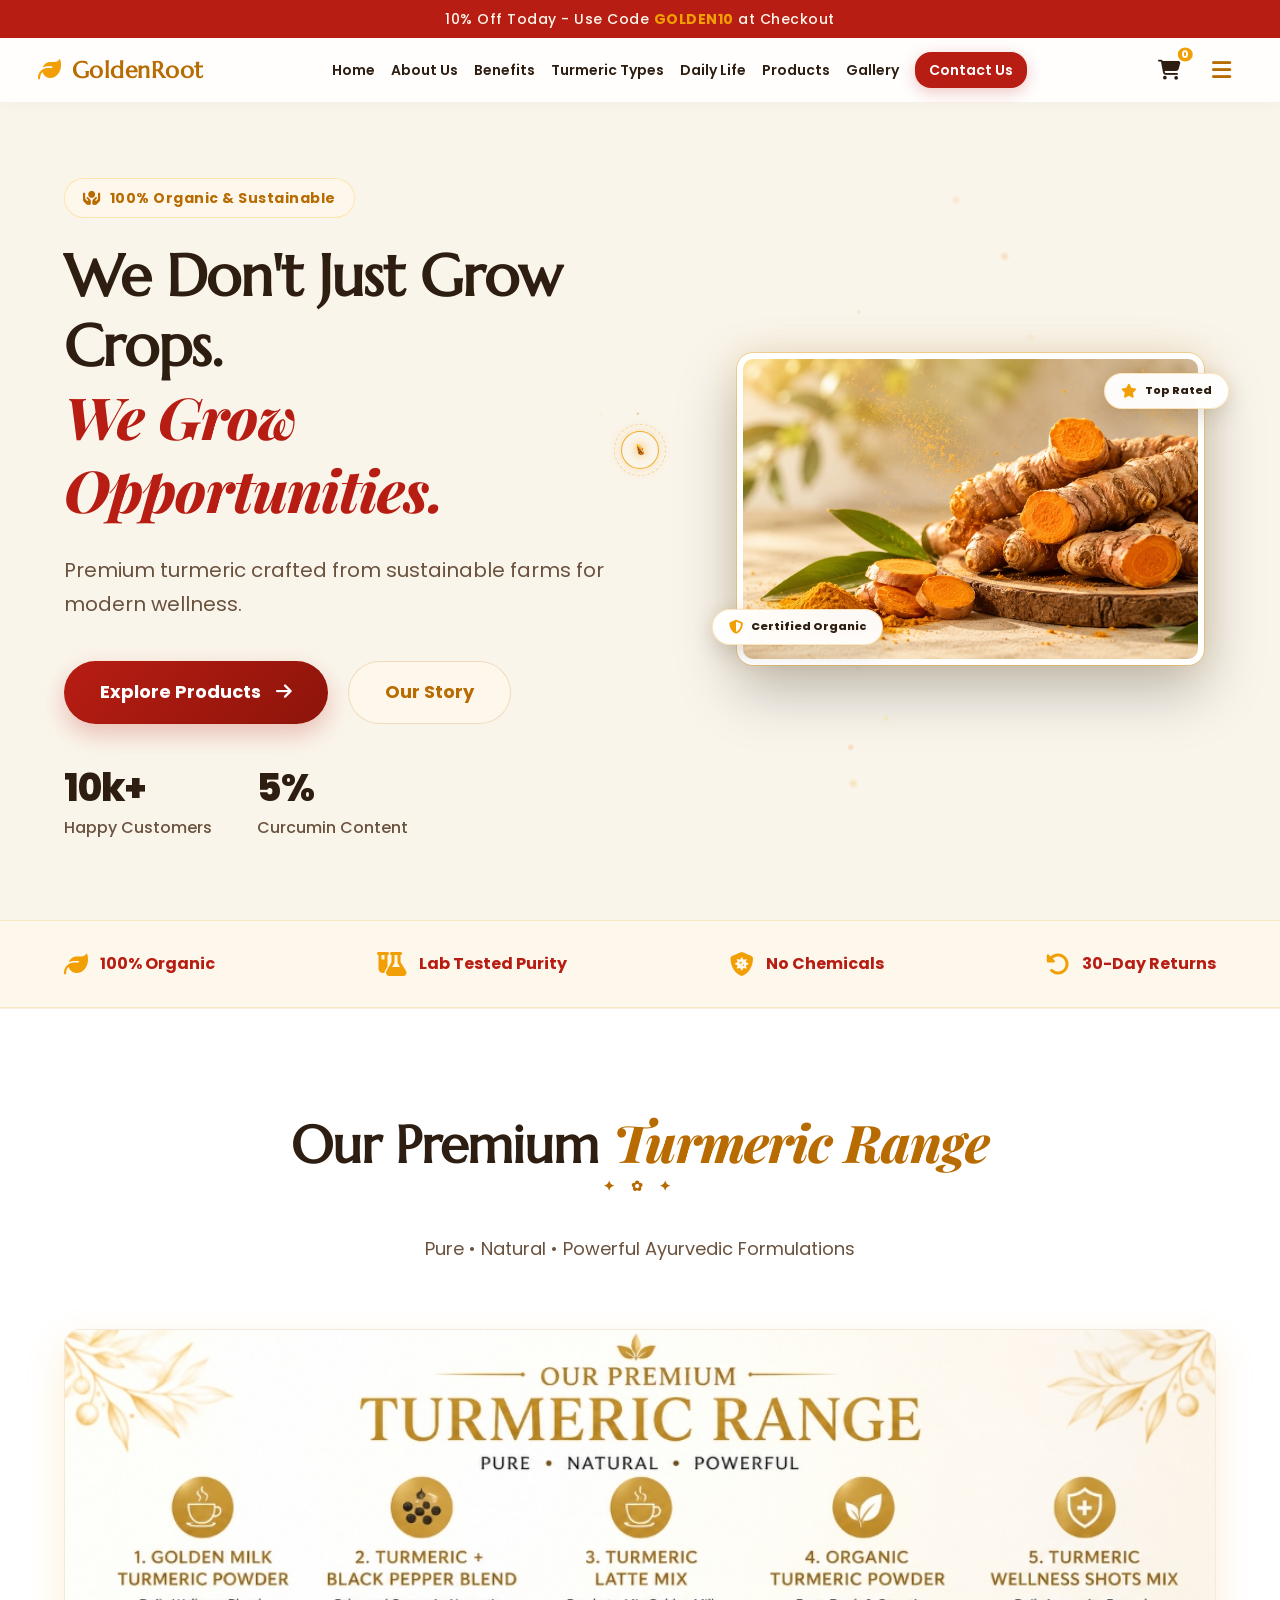
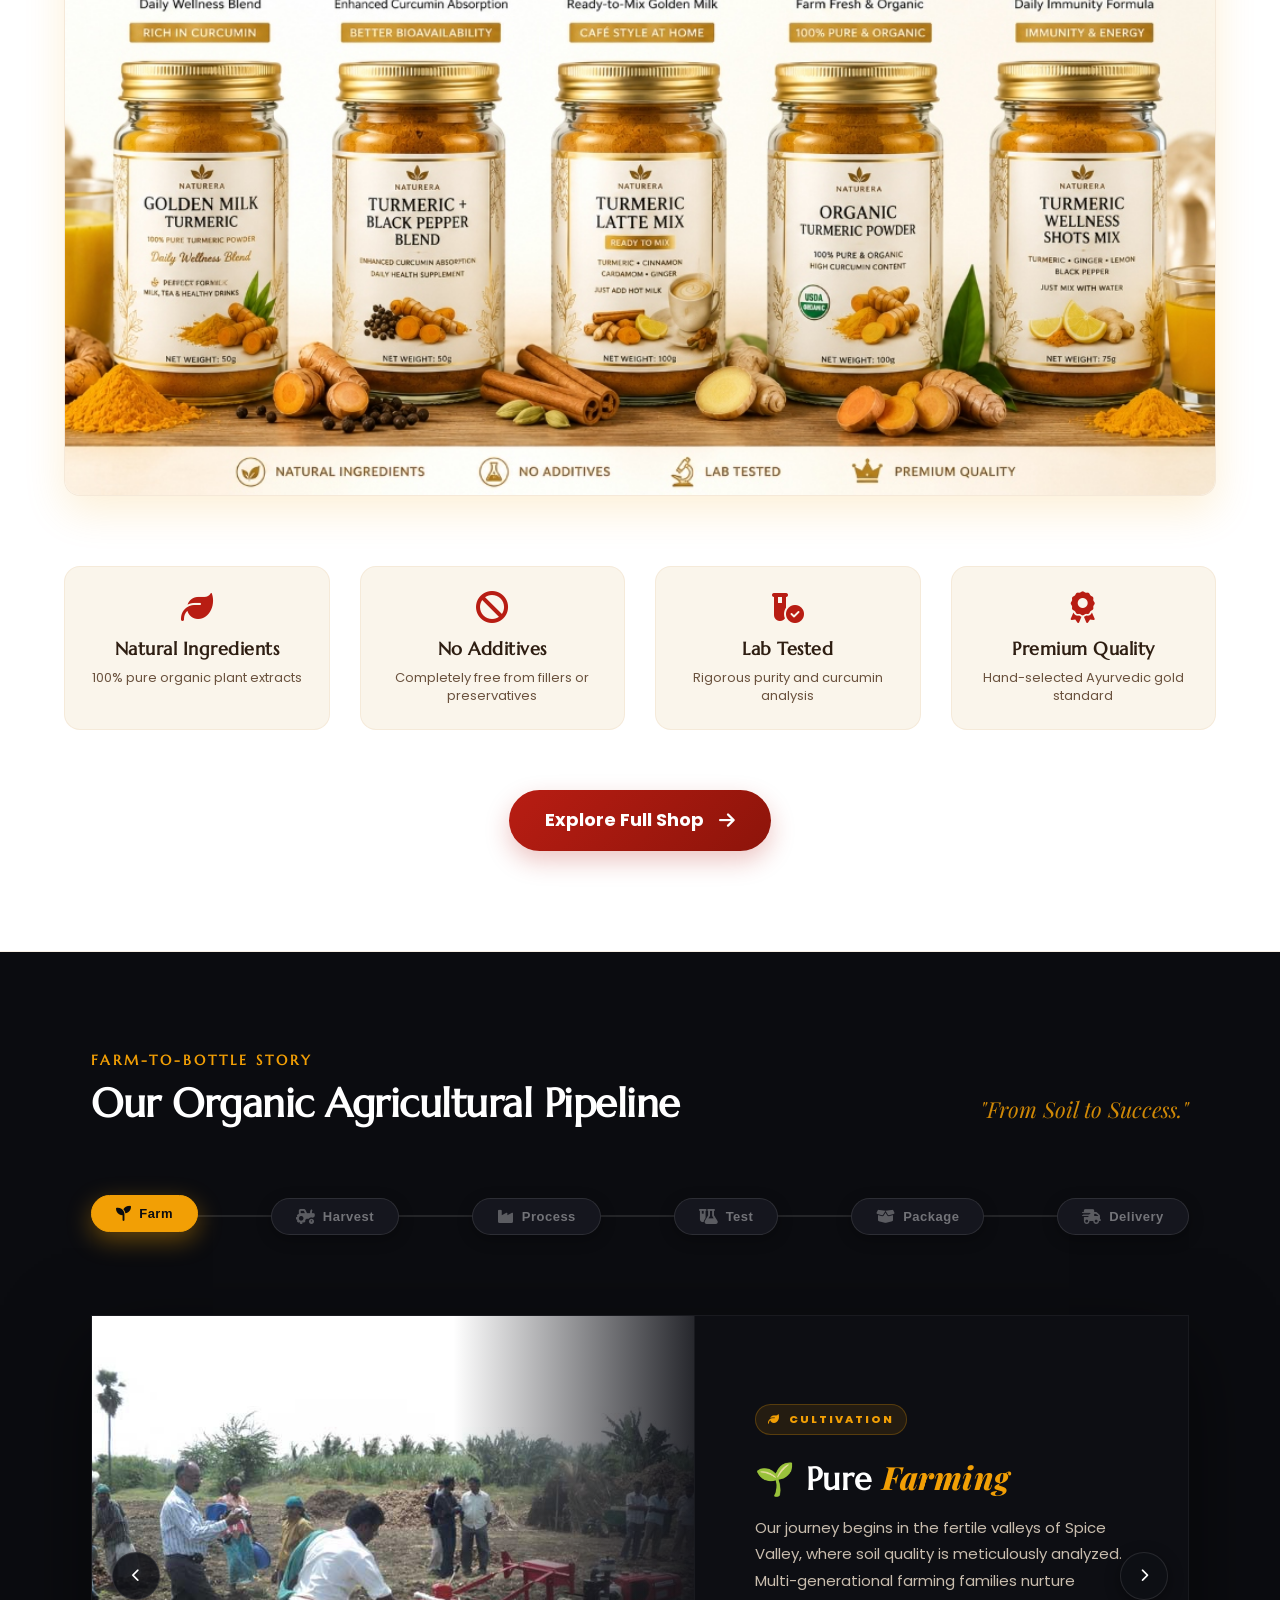
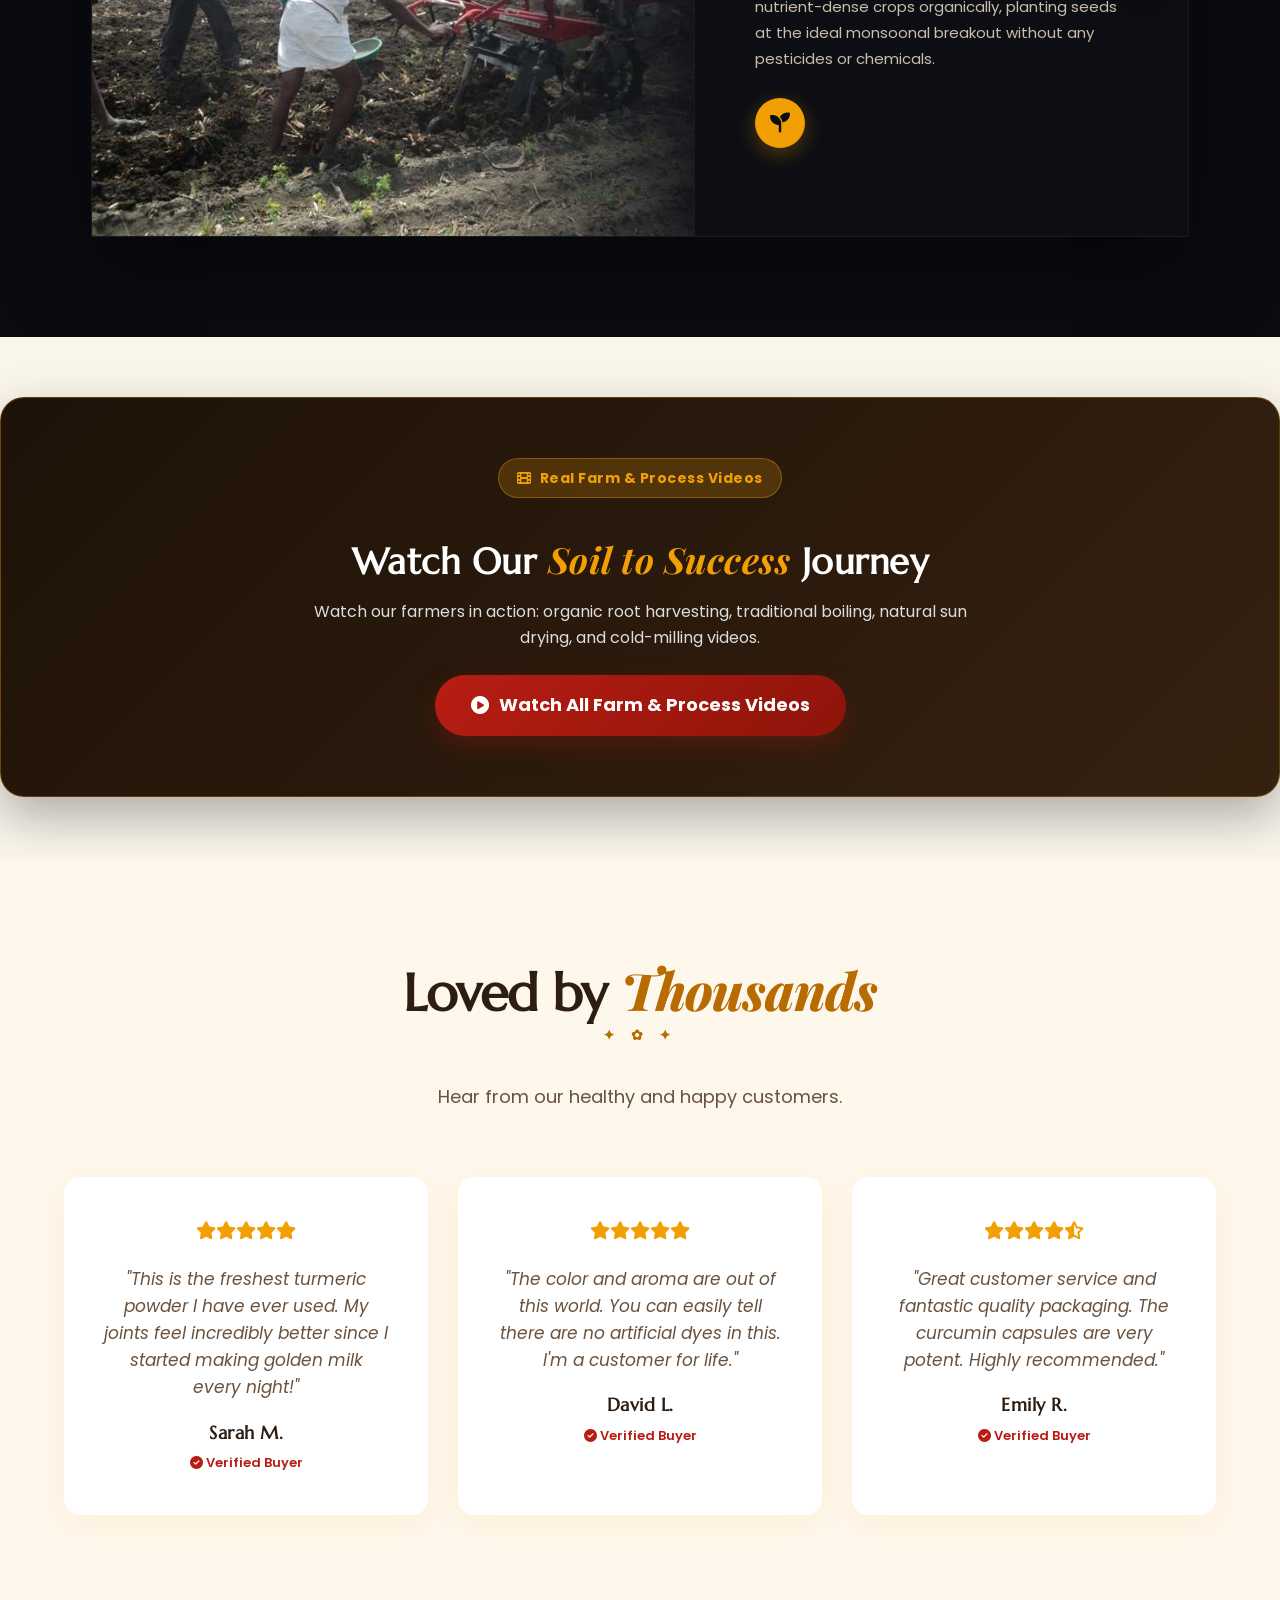
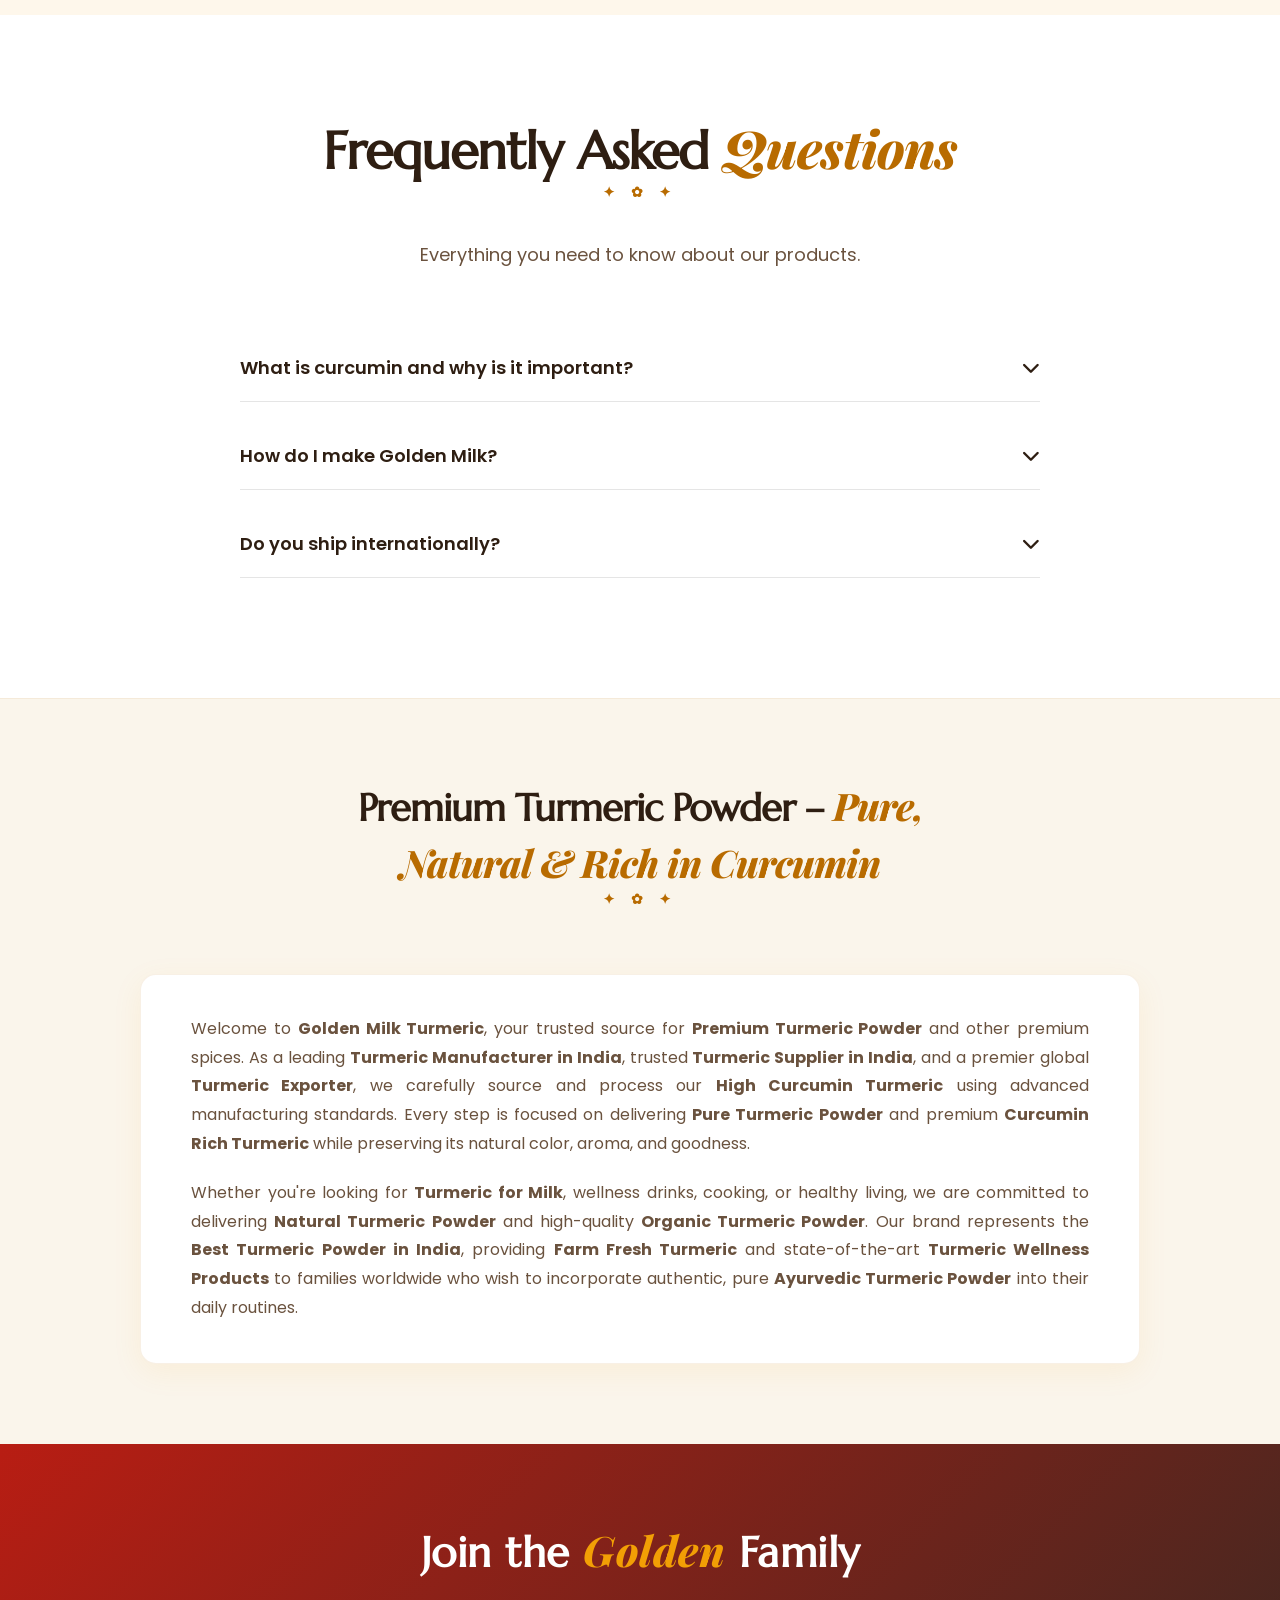
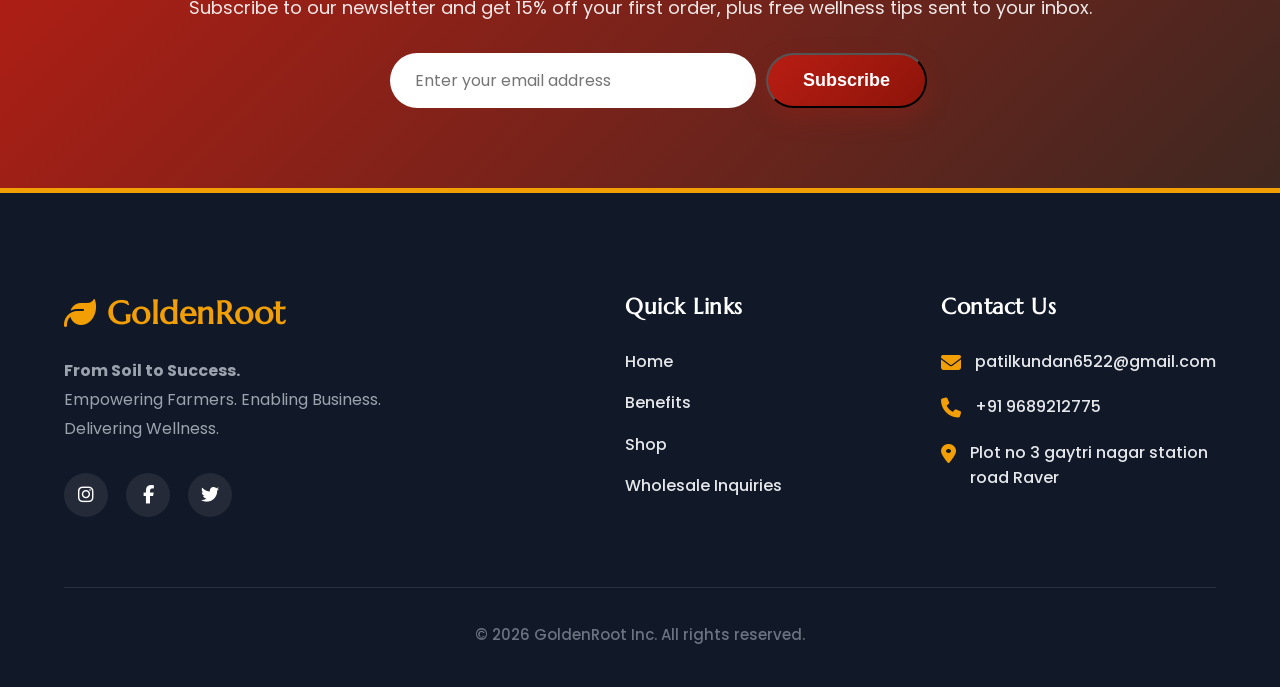
==== commit 5777a095: "Initial commit" ====
--- a/index.html
+++ b/index.html
@@ -41,10 +41,6 @@
         </ul>
       </div>
       <div class="nav-icons">
-        <a href="types.html#live-market-section" class="market-nav-icon" title="Check Live Turmeric Market Rates">
-          <i class="fa-solid fa-chart-line"></i>
-          <span class="live-pulse-dot"></span>
-        </a>
         <div class="cart-icon-wrapper" onclick="toggleCart()">
           <i class="fa-solid fa-cart-shopping"></i>
           <span class="cart-badge" id="nav-cart-badge">0</span>
@@ -93,16 +89,6 @@
     </div>
   </section>
 
-  <!-- Slogan Banner Section -->
-  <section class="slogan-banner">
-    <div class="slogan-container">
-      <i class="fa-solid fa-quote-left quote-icon"></i>
-      <h2>We Don't Just Grow Crops.<br><span>We Grow Opportunities.</span></h2>
-      <p>Empowering local farming communities, preserving sacred soil fertility, and bringing ayurvedic purity straight
-        to your home.</p>
-      <div class="slogan-line"></div>
-    </div>
-  </section>
 
   <!-- Premium Turmeric Range Showcase Section -->
   <section id="range-showcase" class="range-showcase">
--- a/style.css
+++ b/style.css
@@ -1185,6 +1185,14 @@
   margin-bottom: 15px;
   flex-grow: 1;
 }
+
+.video-card-footer {
+  display: flex;
+  align-items: center;
+  justify-content: flex-end;
+  margin-top: auto;
+}
+
 
 /* Video Callout Banner */
 .video-callout-banner {
